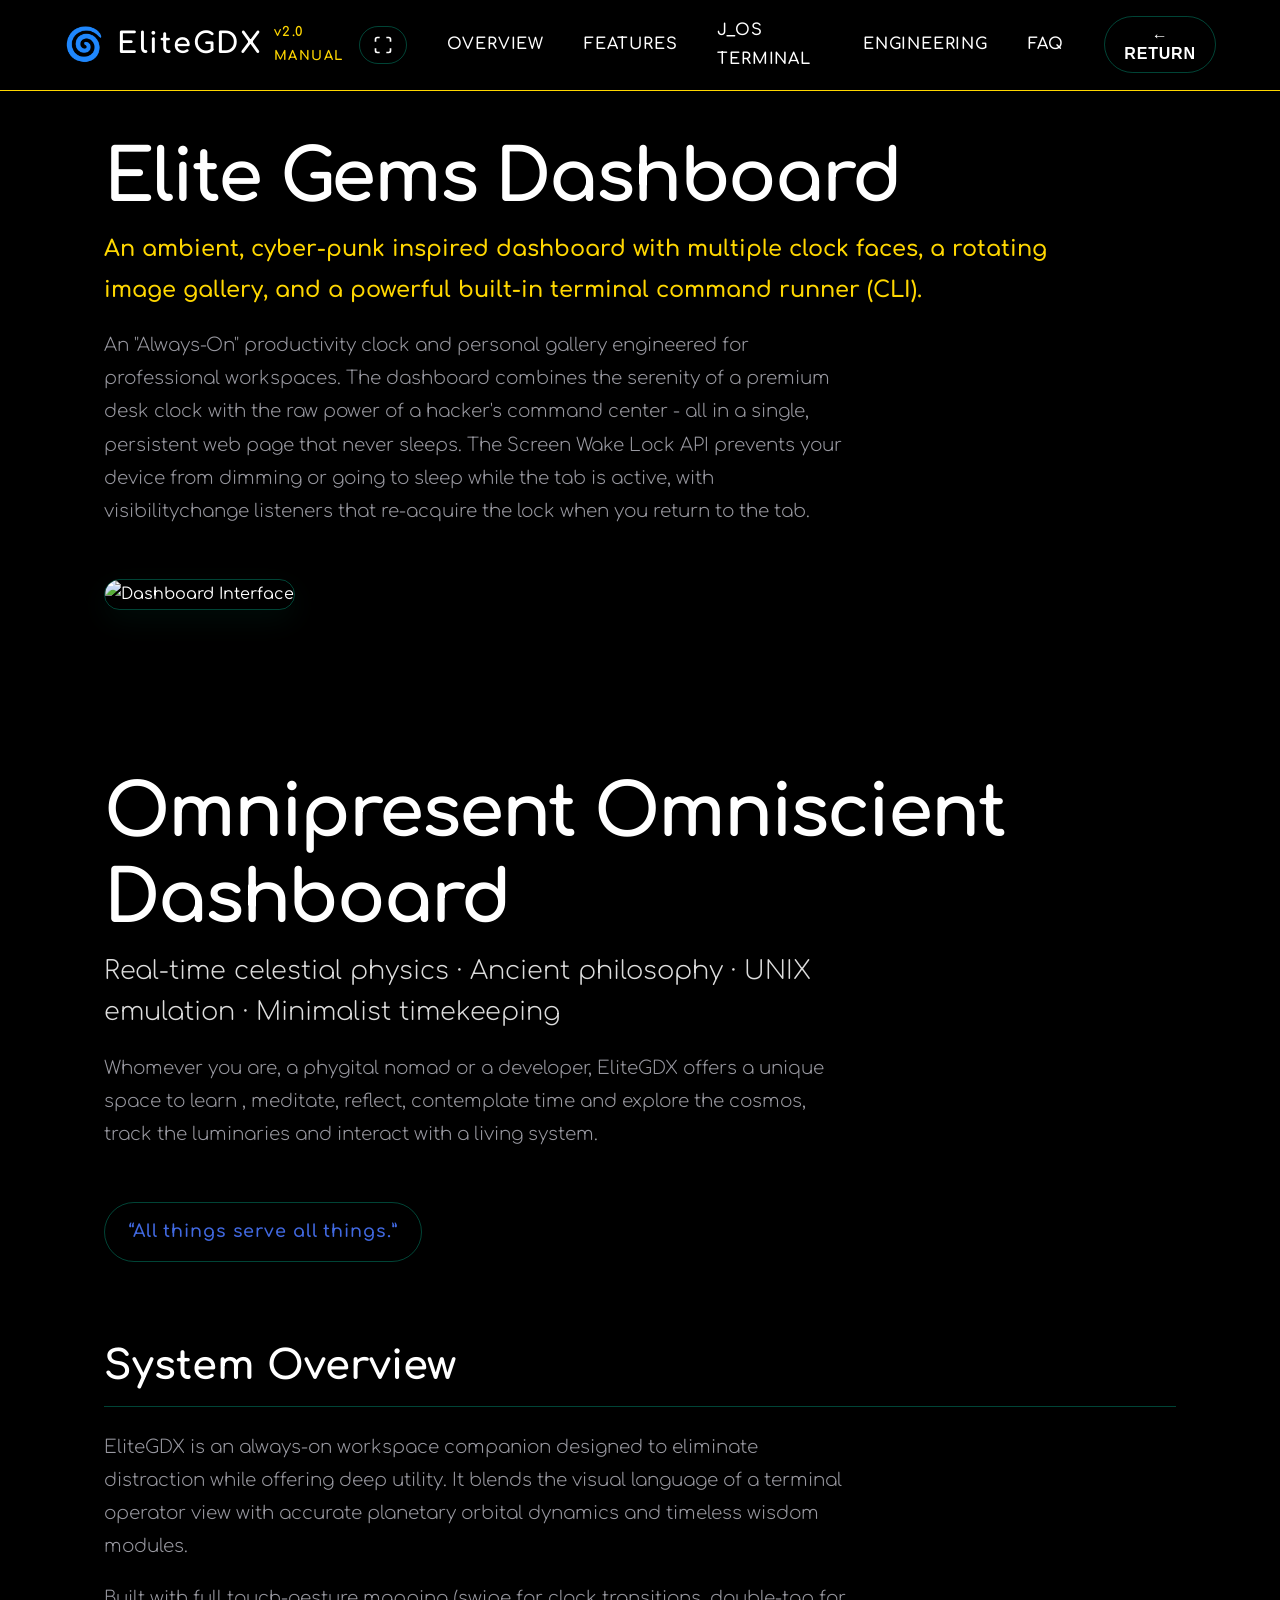
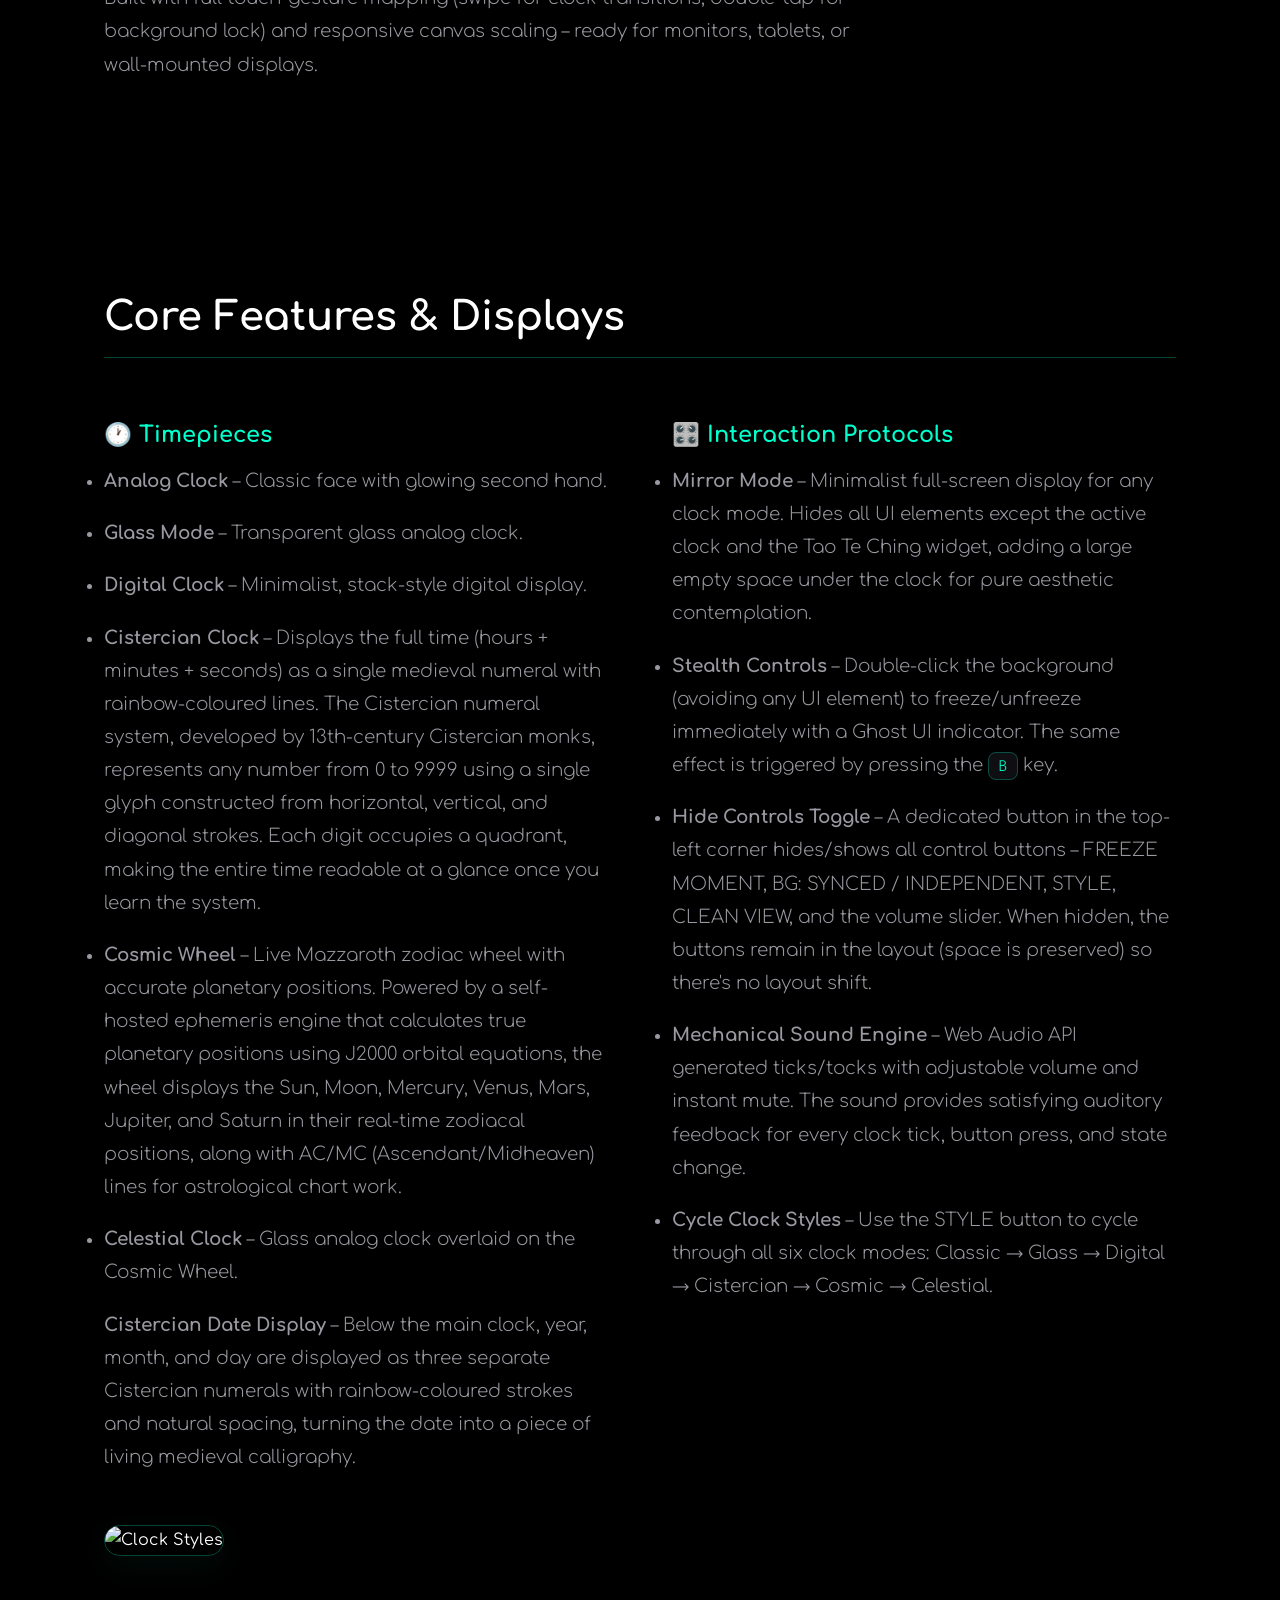
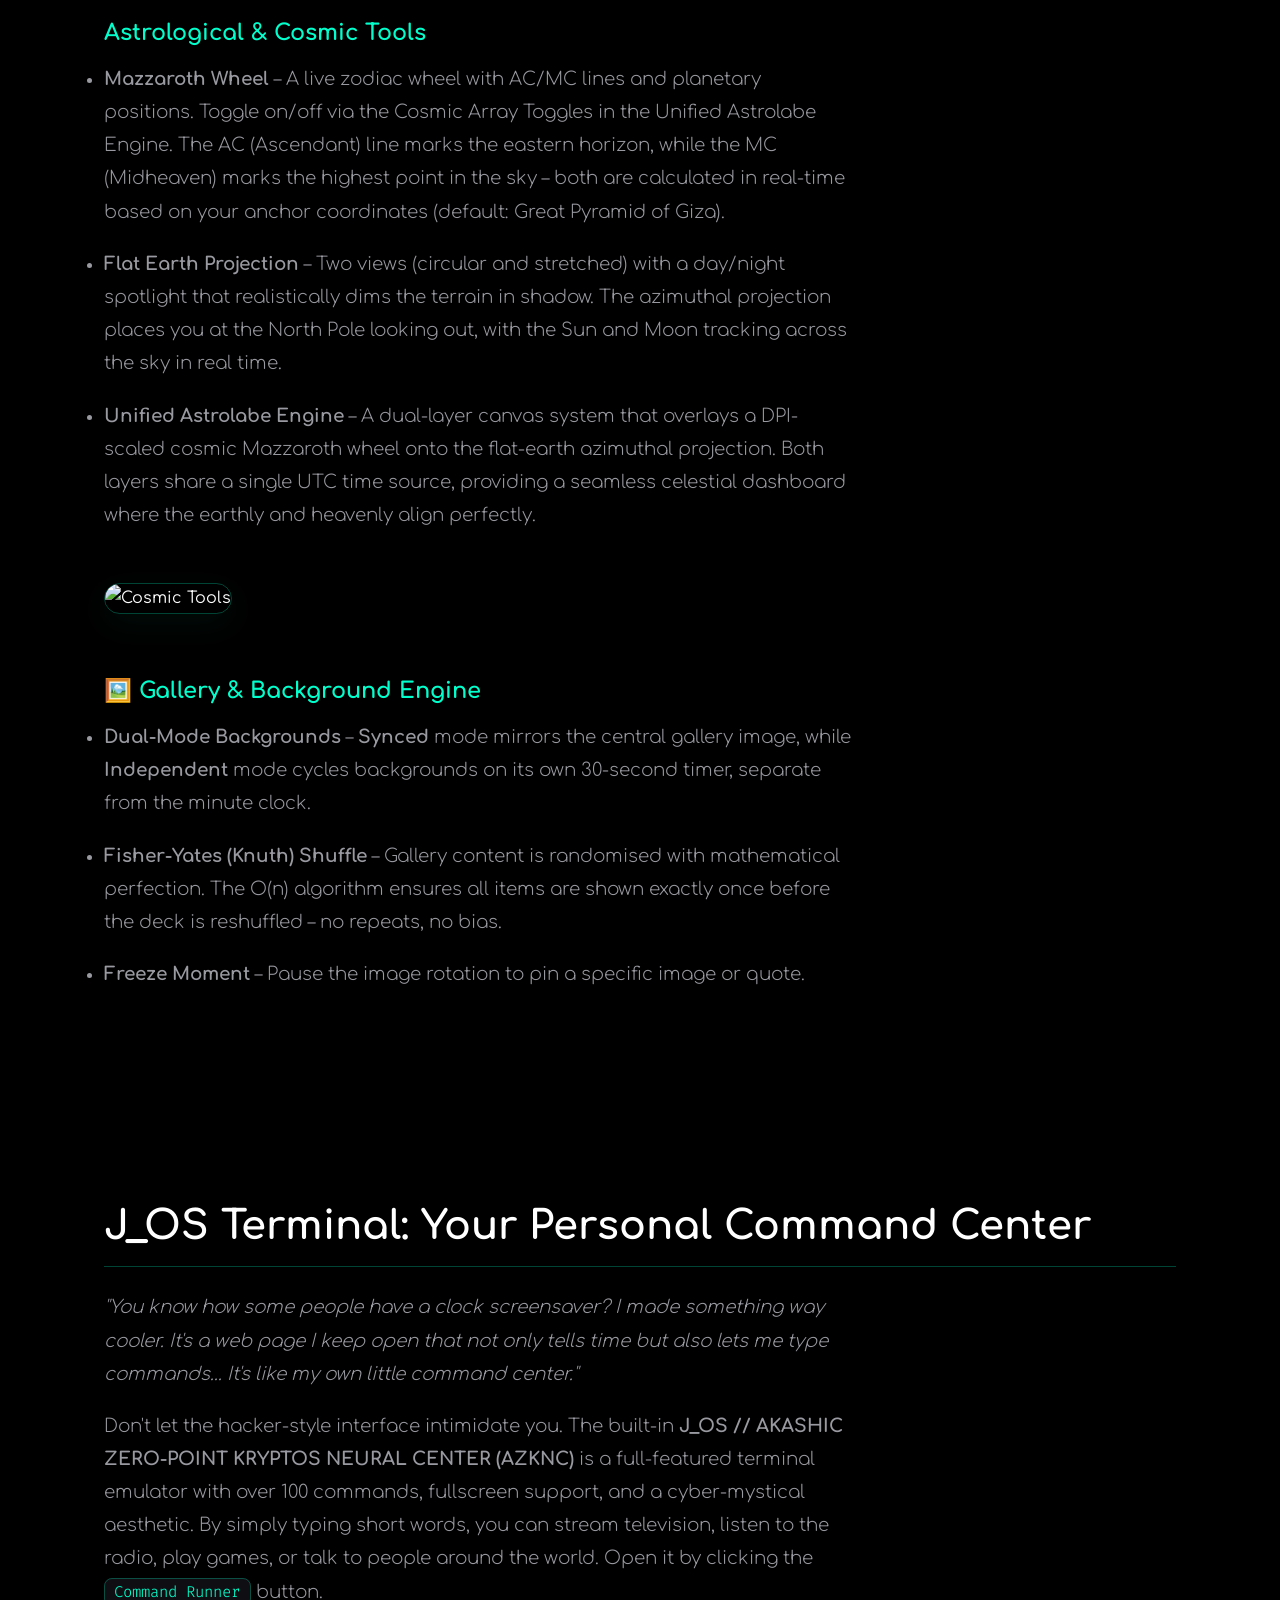
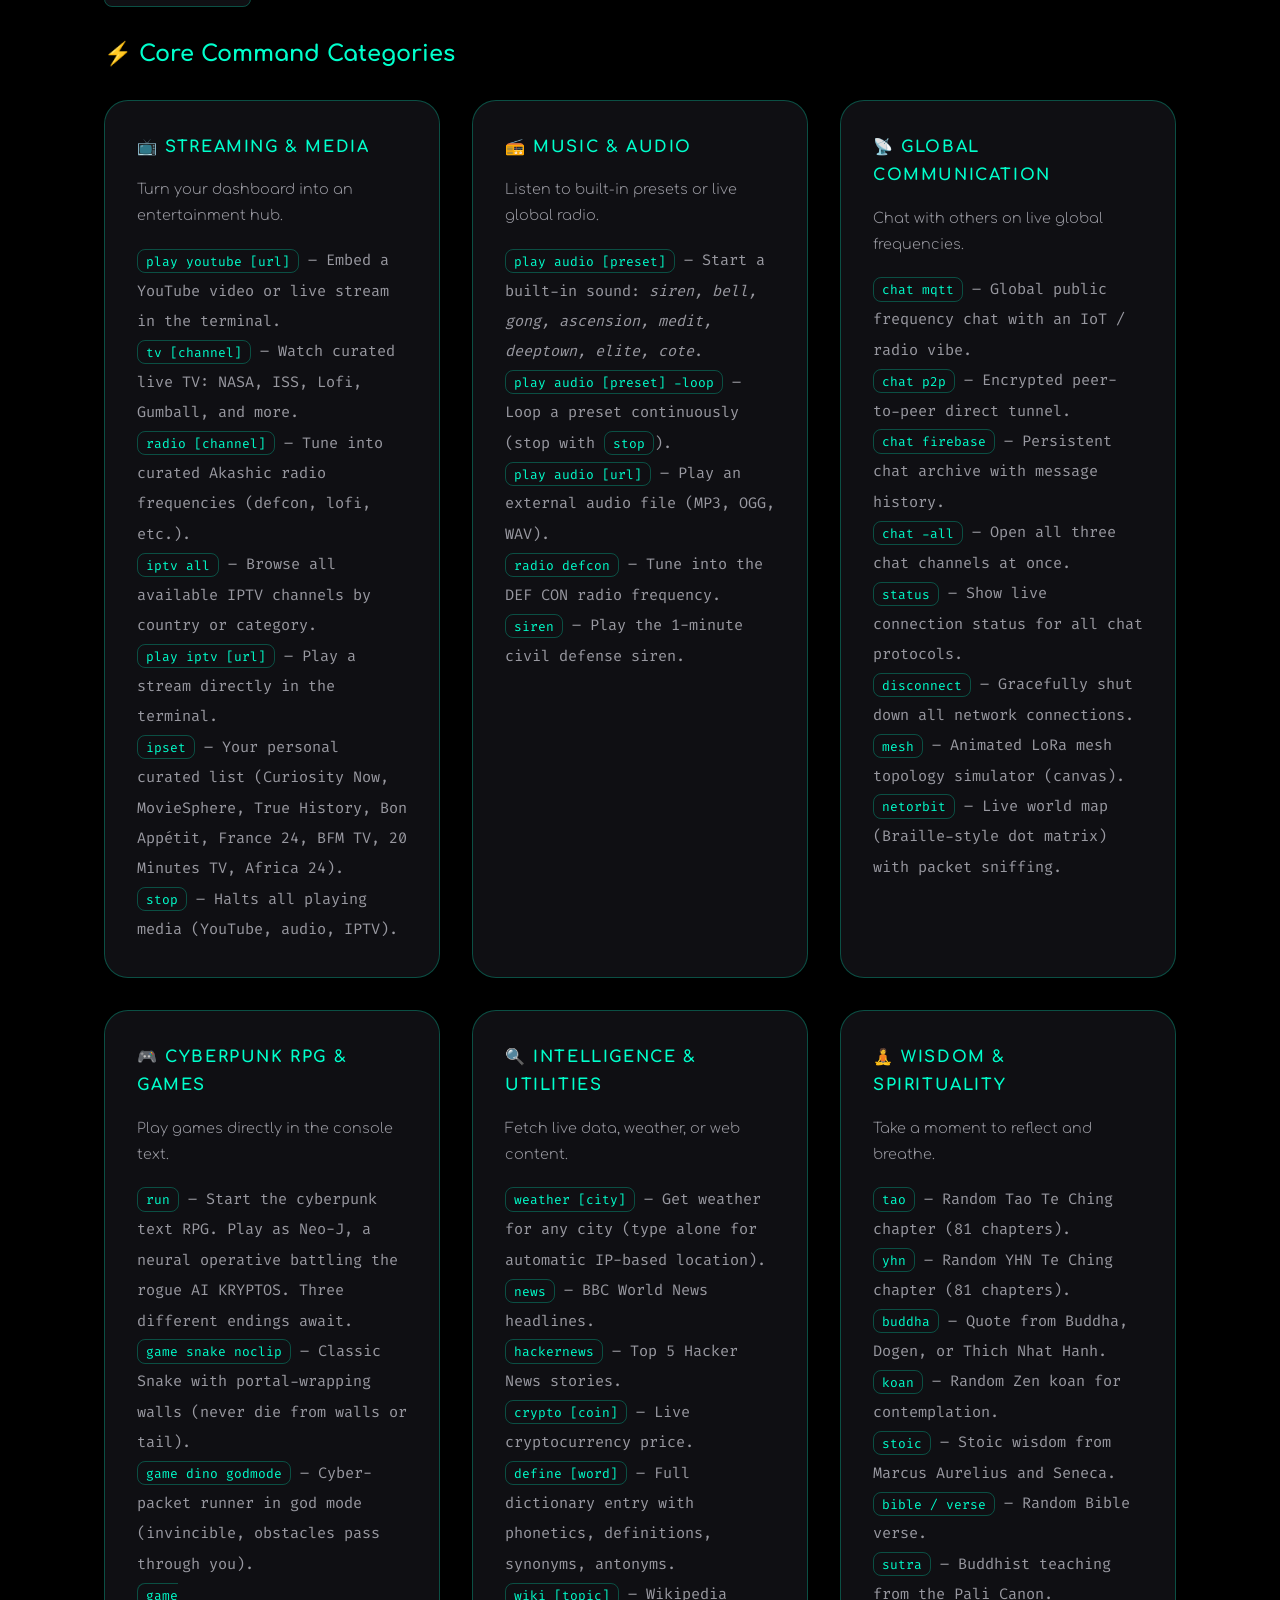
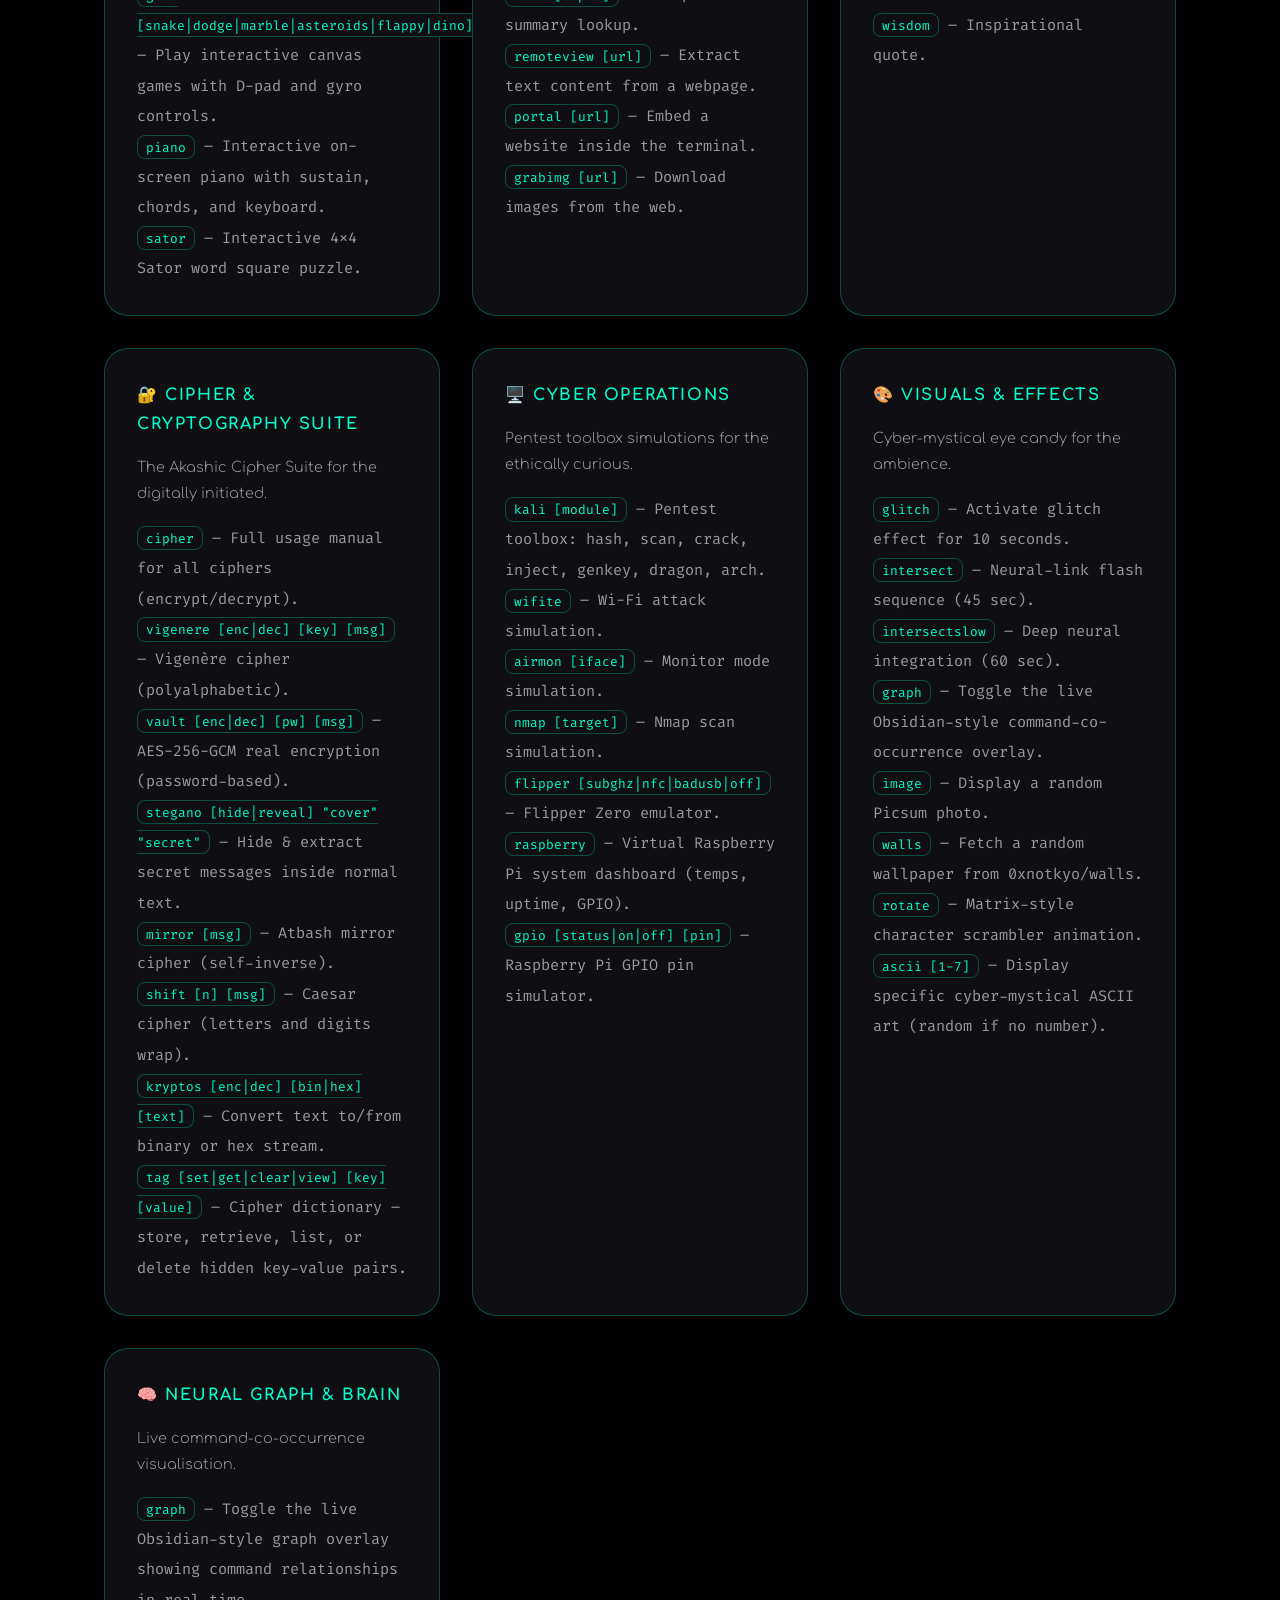
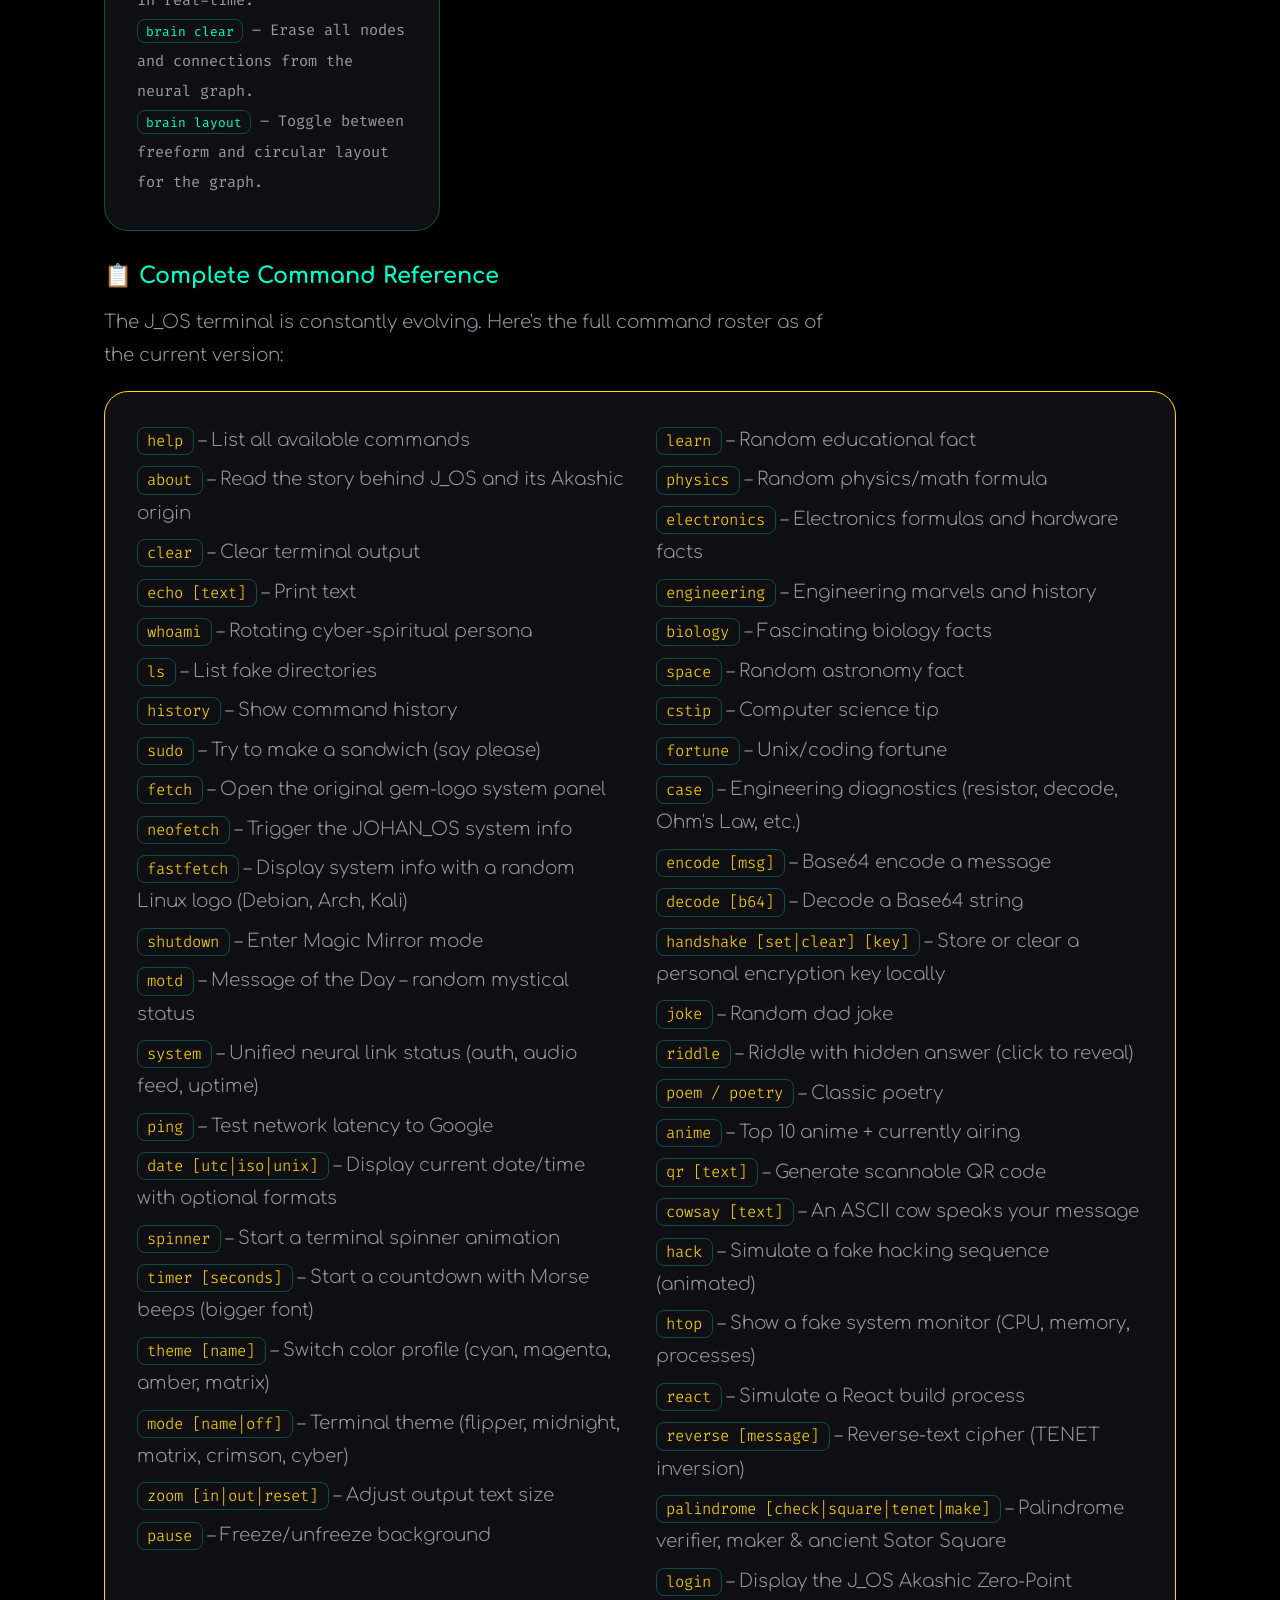
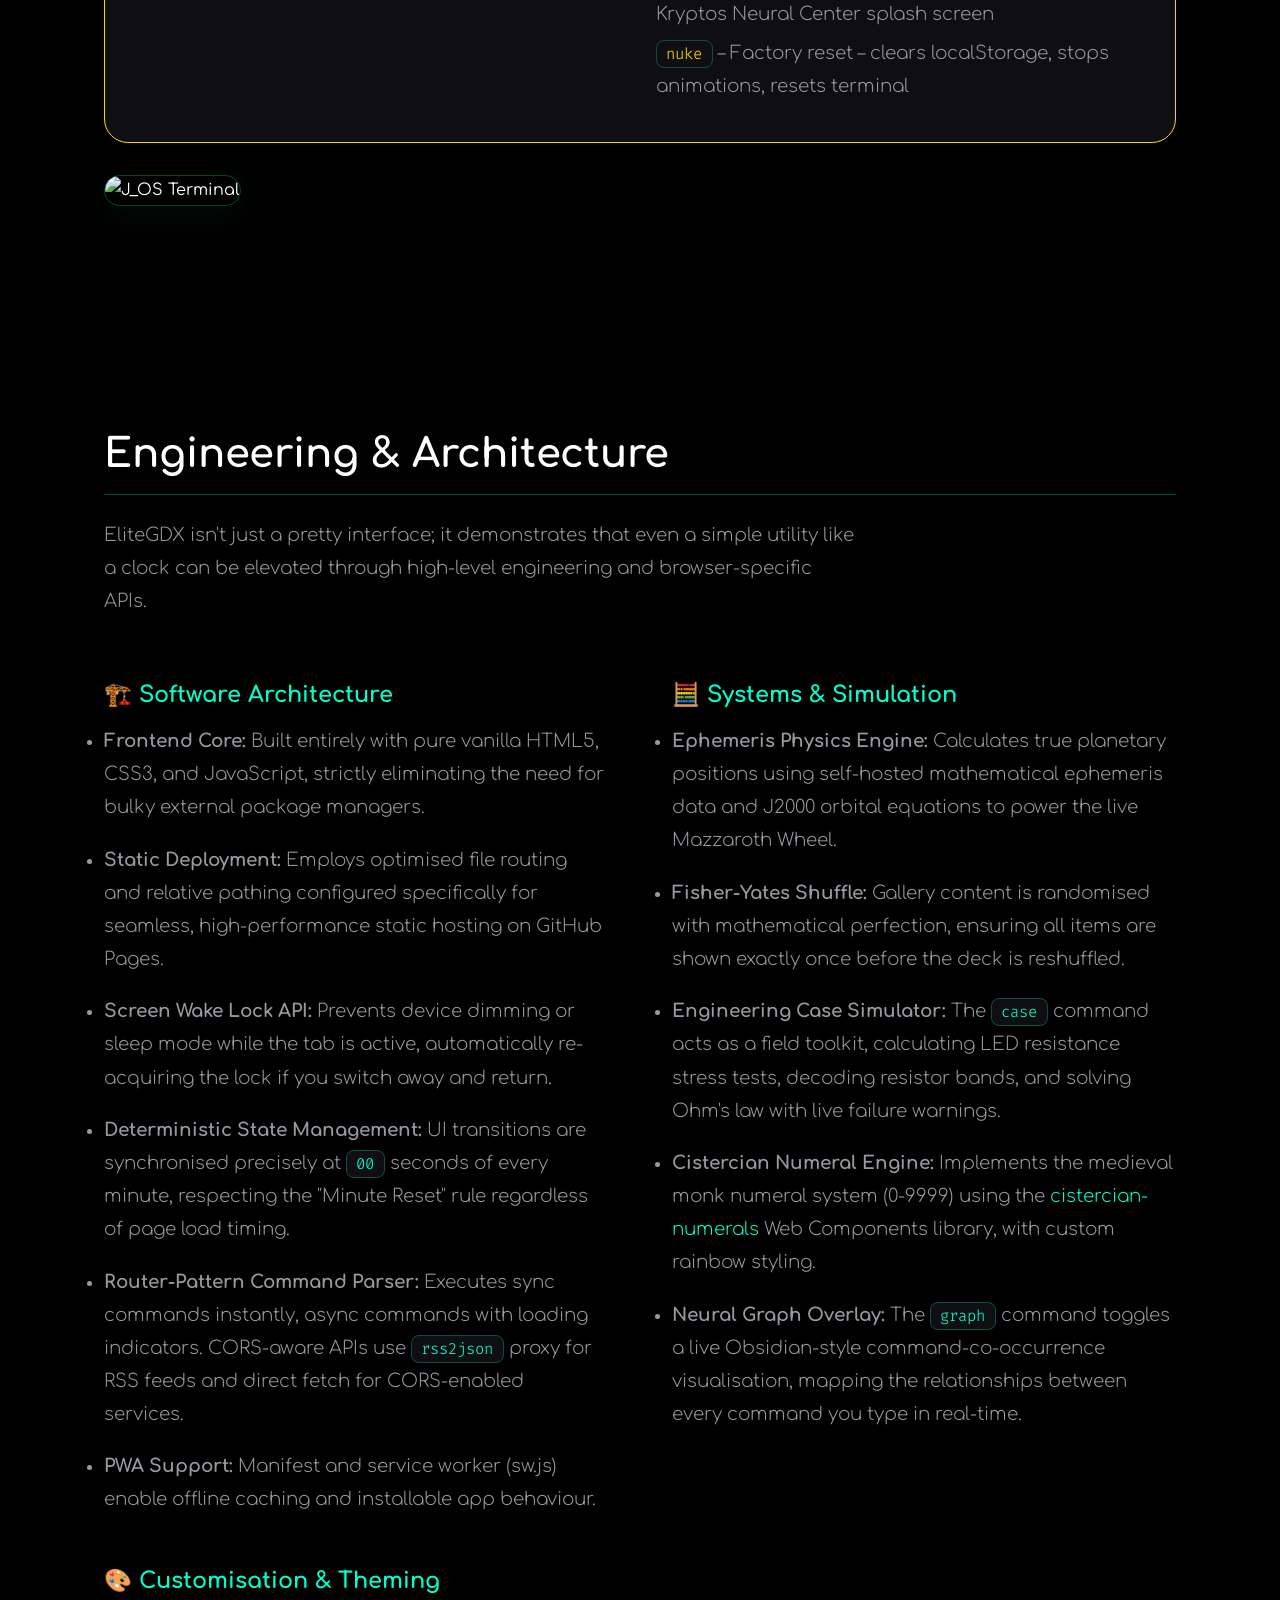
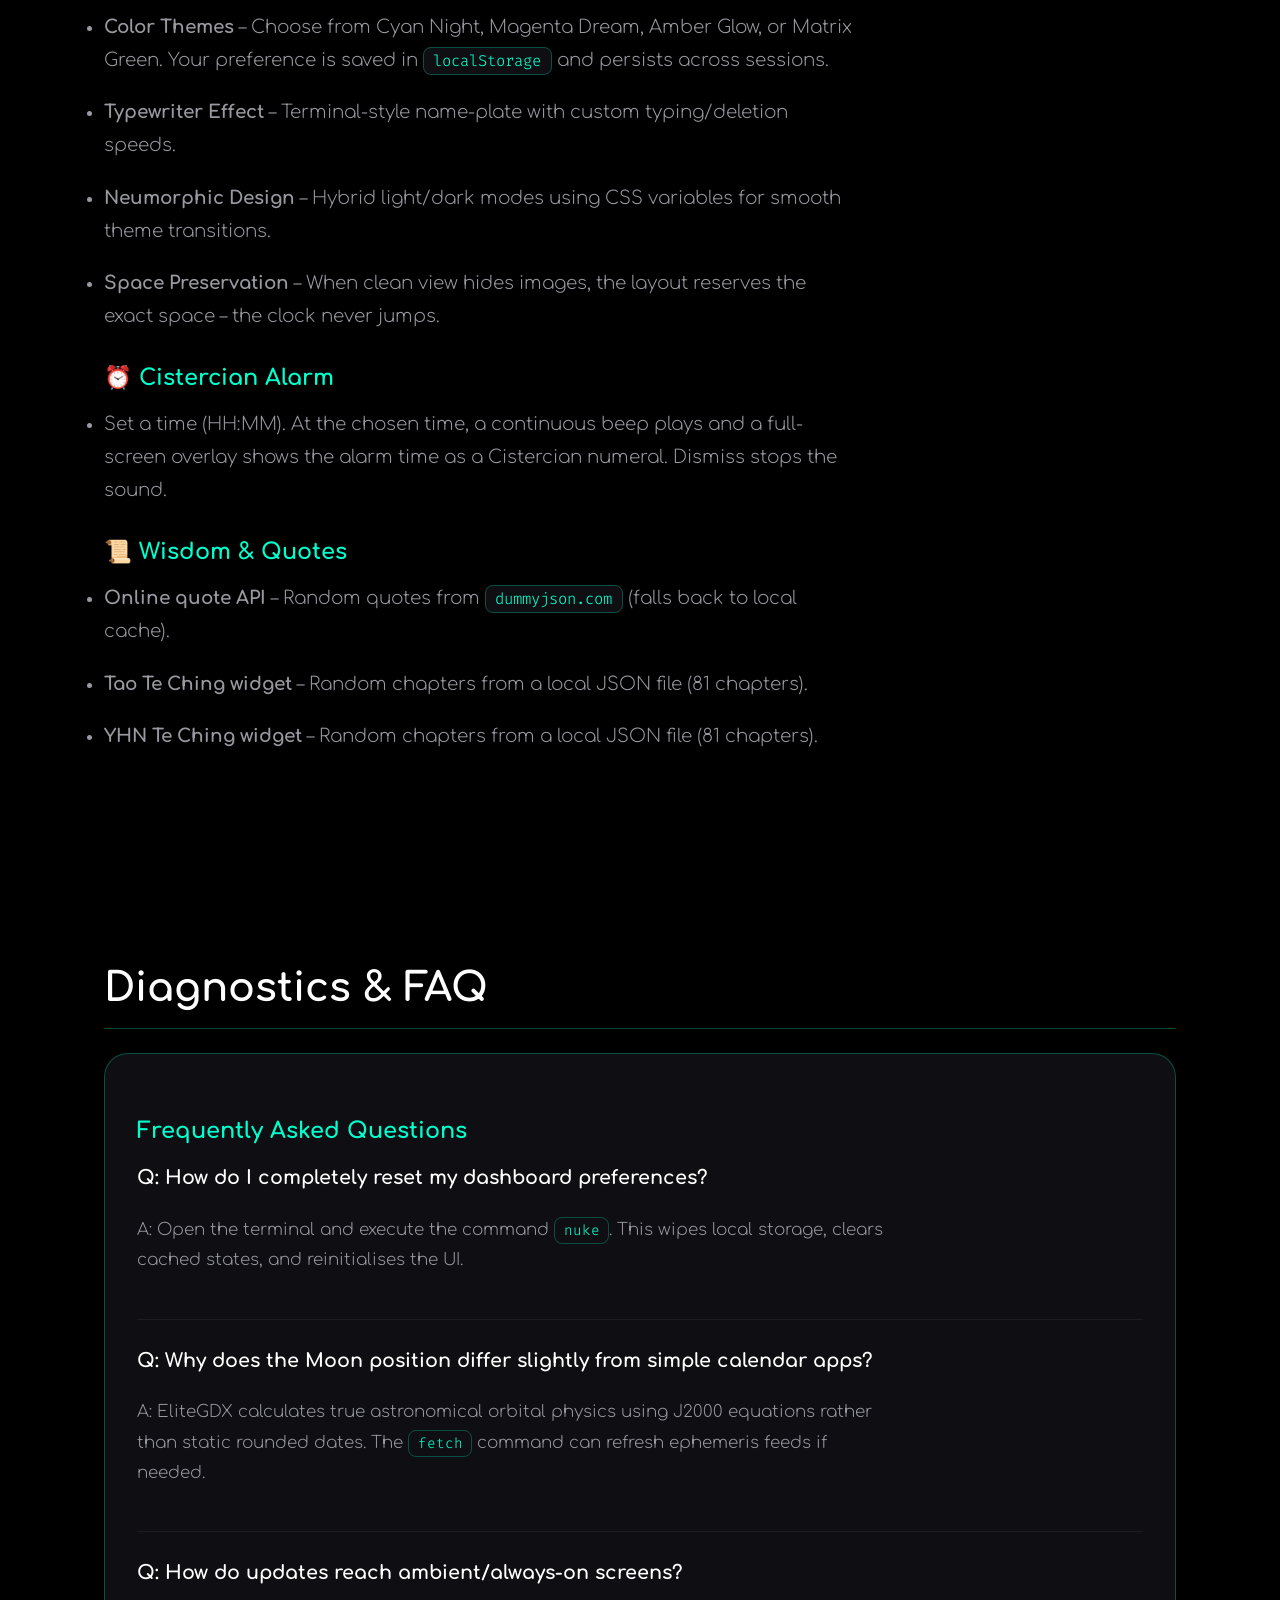
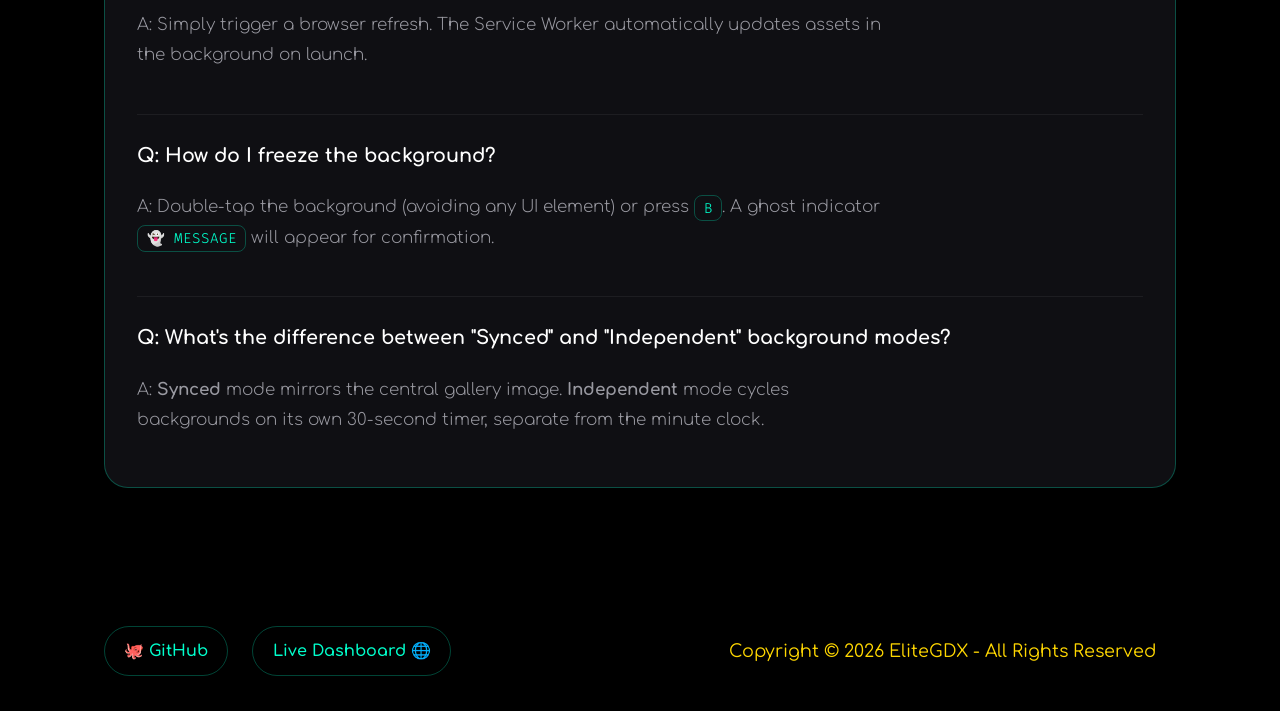
==== guide.html @ 67758733 "Added User Guide Manual" ====
<!DOCTYPE html>
<html lang="en">
<head>
    <meta charset="UTF-8" />
    <meta name="viewport" content="width=device-width, initial-scale=1.0" />
    <title>EliteGDX - Operations Manual</title>
    <!-- Comfortaa for that premium rounded look, Fira Code for terminal snippets -->
    <link href="https://fonts.googleapis.com/css2?family=Comfortaa:wght@300;400;600;700&family=Fira+Code:wght@400;500&display=swap" rel="stylesheet" />

    <style>
        /* ============================================================ */
        /*  RESET & BASE VARIABLES                                      */
        /* ============================================================ */
        :root {
            --bg-pure: #000000;
            --bg-surface: #0f0f13;
            --border-color: rgba(0, 255, 204, 0.265);
            --text-primary: #ffffff;
            --text-secondary: #9999a1;
            --accent: #00ffcc;
            --gold: #ffd700;
            --font-main: 'Comfortaa', sans-serif;
            --font-mono: 'Fira Code', monospace;
        }

        * {
            margin: 0;
            padding: 0;
            box-sizing: border-box;
        }

        html {
            scroll-behavior: smooth;
        }

        body {
            background-color: var(--bg-pure);
            color: var(--text-primary);
            font-family: var(--font-main);
            font-weight: 400;
            line-height: 1.8;
            -webkit-font-smoothing: antialiased;
        }

        /* ============================================================ */
        /*  TYPOGRAPHY & CITATIONS                                      */
        /* ============================================================ */
        h1, h2, h3 {
            font-weight: 700;
            line-height: 1.2;
            color: var(--text-primary);
        }

        h1 {
            font-size: clamp(2.5rem, 6vw, 4.5rem);
            letter-spacing: -0.03em;
            margin-bottom: 0.5rem;
        }

        h2 {
            font-size: clamp(2rem, 4vw, 2.5rem);
            margin: 4rem 0 1.5rem;
            padding-bottom: 1rem;
            border-bottom: 1px solid var(--border-color);
        }

        h3 {
            font-size: 1.4rem;
            margin: 2rem 0 1rem;
            color: var(--accent);
        }

        p, li {
            font-size: 1.15rem;
            color: var(--text-secondary);
            max-width: 75ch;
            margin-bottom: 1.2rem;
            font-weight: 300;
        }

        a {
            color: var(--accent);
            text-decoration: none;
            transition: color 0.3s ease;
        }

        a:hover {
            color: #ffffff;
        }

        code, kbd {
            font-family: var(--font-mono);
            background: var(--bg-surface);
            border: 1px solid var(--border-color);
            padding: 0.2em 0.6em;
            border-radius: 8px;
            font-size: 0.85em;
            color: var(--accent);
        }

        /* ============================================================ */
        /*  LAYOUT CONTAINERS & MEDIA                                   */
        /* ============================================================ */
        .container {
            max-width: 1200px;
            margin: 0 auto;
            padding: 0 5vw;
        }

        section {
            padding: 4rem 0;
        }

        .placeholder-img {
            width: 100%;
            height: auto;
            border-radius: 24px;
            border: 1px solid var(--border-color);
            margin: 2rem 0;
            box-shadow: 0 10px 30px rgba(0, 255, 204, 0.05);
        }

        /* ============================================================ */
        /*  PROFESSIONAL STICKY HEADER                                  */
        /* ============================================================ */
        .site-header {
            position: fixed;
            top: 0;
            width: 100%;
            background: rgb(0, 0, 0);
            border-bottom: 1px solid var(--gold);
            z-index: 1000;
            padding: 1rem 5vw;
            display: flex;
            justify-content: space-between;
            align-items: center;
        }

        .brand {
            display: flex;
            align-items: center;
            gap: 12px;
            font-size: 1.8rem;
            font-weight: 700;
            letter-spacing: 0.05em;
        }

        .brand-icon {
            font-size: 2rem;
        }

        .nav-menu {
            display: flex;
            gap: 2.5rem;
            align-items: center;
        }

        .nav-menu a, .nav-menu button {
            font-size: 1rem;
            font-weight: 600;
            text-transform: uppercase;
            letter-spacing: 0.05em;
            background: none;
            color: var(--text-primary);
            cursor: pointer;
            transition: color 0.2s ease;
        }

        .nav-menu a:hover, .nav-menu button:hover {
            color: var(--accent);
        }

        .btn-outline {
            border: 1px solid var(--border-color);
            padding: 0.6rem 1.2rem;
            border-radius: 30px;
            transition: all 0.3s ease;
        }

        .btn-outline:hover {
            border-color: var(--accent);
            background: rgba(0, 255, 204, 0.1);
            color: var(--accent) !important;
        }

        /* Hamburger Toggle Mechanism */
        .nav-toggle, .nav-toggle-label {
            display: none;
        }

        .hero p.sub {
            font-size: clamp(1.2rem, 3vw, 1.6rem);
            color: #dddddd;  /* brighter for readability */
            max-width: 800px;
            line-height: 1.6;
        }

        .mantra {
            display: inline-block;
            margin-top: 2rem;
            font-size: 1.1rem;
            font-weight: 600;
            color: royalblue;
            padding: 0.8rem 1.5rem;
            border: 1px solid var(--border-color);
            border-radius: 30px;
            letter-spacing: 0.05em;
        }

        @media (max-width: 900px) {
            .nav-toggle-label {
                display: block;
                cursor: pointer;
                width: 30px;
                height: 20px;
                position: relative;
                z-index: 1001;
            }

            .nav-toggle-label span,
            .nav-toggle-label span::before,
            .nav-toggle-label span::after {
                display: block;
                background: var(--text-primary);
                height: 2px;
                width: 100%;
                position: absolute;
                transition: all 0.3s ease;
            }

            .nav-toggle-label span::before { content: ''; top: -8px; }
            .nav-toggle-label span::after { content: ''; bottom: -8px; }

            .nav-menu {
                position: fixed;
                top: 0;
                right: -100%;
                height: 100vh;
                width: 100%;
                max-width: 400px;
                background: var(--bg-pure);
                flex-direction: column;
                justify-content: center;
                align-items: center;
                gap: 2rem;
                transition: right 0.4s cubic-bezier(0.4, 0, 0.2, 1);
                border-left: 1px solid var(--border-color);
            }

            .nav-toggle:checked ~ .nav-menu { right: 0; }
            .nav-toggle:checked ~ .nav-toggle-label span { background: transparent; }
            .nav-toggle:checked ~ .nav-toggle-label span::before { transform: rotate(45deg); top: 0; }
            .nav-toggle:checked ~ .nav-toggle-label span::after { transform: rotate(-45deg); bottom: 0; }
        }

        /* ============================================================ */
        /*  TWO-COLUMN GRID                                             */
        /* ============================================================ */
        .grid-split {
            display: grid;
            grid-template-columns: repeat(auto-fit, minmax(300px, 1fr));
            gap: 4rem;
            margin-top: 2rem;
        }

        /* ============================================================ */
        /*  ROUNDED J-OS TERMINAL TILES                                 */
        /* ============================================================ */
        .cmd-grid {
            display: grid;
            grid-template-columns: repeat(auto-fit, minmax(300px, 1fr));
            gap: 2rem;
            margin-top: 2rem;
        }

        .cmd-group {
            background: var(--bg-surface);
            border: 1px solid var(--border-color);
            padding: 2rem;
            border-radius: 24px;
            transition: transform 0.3s ease, box-shadow 0.3s ease;
        }

        .cmd-group:hover {
            transform: translateY(-5px);
            box-shadow: 0 10px 20px rgba(0, 255, 204, 0.08);
        }

        .cmd-group .label {
            font-weight: 700;
            font-size: 1rem;
            text-transform: uppercase;
            letter-spacing: 0.1em;
            color: var(--accent);
            margin-bottom: 1rem;
            display: flex;
            align-items: center;
            gap: 10px;
        }

        .cmd-group .cmds {
            font-family: var(--font-mono);
            font-size: 0.95rem;
            color: var(--text-secondary);
            line-height: 2;
        }

        /* ============================================================ */
        /*  COMMAND REFERENCE – use gold for code                      */
        /* ============================================================ */
        .cmd-ref code {
            color: var(--gold);
        }

        .cmd-ref p {
            margin-bottom: 0.4rem;
        }

        /* ============================================================ */
        /*  FOOTER                                                      */
        /* ============================================================ */
        footer {
            display: flex;
            flex-wrap: wrap;
            justify-content: space-between;
            align-items: center;
            gap: 1.5rem;
            padding: 2rem 0 1.5rem;
            margin-top: 2rem;
        }

        footer .beam {
            font-size: 1.1rem;
            text-align: center;
            color: var(--gold);
        }

    </style>
</head>
<body>

    <!-- ===== HEADER ===== -->
    <header class="site-header">
        <div class="brand">
            <span class="brand-icon">🌀</span>
            <span>EliteGDX</span>
            <span class="version-badge" style="font-size: small; color: gold;">v2.0 MANUAL</span>
        </div>

        <input type="checkbox" id="nav-toggle" class="nav-toggle" />
        <label for="nav-toggle" class="nav-toggle-label">
            <span></span>
        </label>

        <nav class="nav-menu">
            <!-- FULLSCREEN TOGGLE BUTTON -->
            <button id="fullscreen-btn" class="btn-outline" onclick="toggleClutterFreeMode()" style="padding: 0.5rem 0.8rem; display: flex; align-items: center; justify-content: center;" title="Toggle Fullscreen">
                <svg width="20" height="20" viewBox="0 0 24 24" fill="none" stroke="currentColor" stroke-width="2"><path d="M8 3H5a2 2 0 0 0-2 2v3m18 0V5a2 2 0 0 0-2-2h-3m0 18h3a2 2 0 0 0 2-2v-3M3 16v3a2 2 0 0 0 2 2h3"></path></svg>
            </button>
            <a href="#overview" onclick="document.getElementById('nav-toggle').checked = false;">Overview</a>
            <a href="#features" onclick="document.getElementById('nav-toggle').checked = false;">Features</a>
            <a href="#terminal" onclick="document.getElementById('nav-toggle').checked = false;">J_OS Terminal</a>
            <a href="#engineering" onclick="document.getElementById('nav-toggle').checked = false;">Engineering</a>
            <a href="#faq" onclick="document.getElementById('nav-toggle').checked = false;">FAQ</a>
            <!-- State-Preserving Return Button -->
            <button onclick="window.history.back()" class="btn-outline">← Return</button>
        </nav>
    </header>

    <div class="container">

        <!-- ===== HERO ===== -->
        <section class="hero" id="overview" style="padding-top: 15vh;">
            <h1>Elite Gems Dashboard</h1>
            <p style="font-size: 1.4rem; color: gold; font-weight: 600;">
                An ambient, cyber-punk inspired dashboard with multiple clock faces, a rotating image gallery, and a powerful built-in terminal command runner (CLI).
            </p>
            <p>
                An "Always-On" productivity clock and personal gallery engineered for professional workspaces. The dashboard combines the serenity of a premium desk clock with the raw power of a hacker's command center - all in a single, persistent web page that never sleeps. The Screen Wake Lock API prevents your device from dimming or going to sleep while the tab is active, with visibilitychange listeners that re-acquire the lock when you return to the tab.
            </p>

            <!-- Placeholder for Main UI Screenshot -->
            <img src="https://via.placeholder.com/1200x600/0f0f13/00ffcc?text=Dashboard+Main+Interface+Preview" alt="Dashboard Interface" class="placeholder-img" />

        </section>

        <!-- ===== OVERVIEW ===== -->
        <section class="hero" id="overview">
            <h1>Omnipresent Omniscient Dashboard</h1>
            <p class="sub">
                Real-time celestial physics · Ancient philosophy · UNIX emulation · Minimalist timekeeping
            </p>
            <p>
                Whomever you are, a phygital nomad or a developer, EliteGDX offers a unique space to <span class="highlight-cyan">learn , meditate, reflect, contemplate time and explore the cosmos, track the luminaries and interact with a living system</span>.
            </p>
            <div class="mantra">“All things serve all things.”</div>

            <h2 style="margin-top: 5rem;">System Overview</h2>
            <p>
                EliteGDX is an always-on workspace companion designed to eliminate distraction while offering
                deep utility. It blends the visual language of a terminal operator view with accurate
                planetary orbital dynamics and timeless wisdom modules.
            </p>
            <p>
                Built with full touch-gesture mapping (swipe for clock transitions, double-tap for background lock)
                and responsive canvas scaling – ready for monitors, tablets, or wall-mounted displays.
            </p>
        </section>

        <!-- ===== FEATURES ===== -->
        <section id="features">
            <h2>Core Features & Displays</h2>

            <div class="grid-split">
                <div>
                    <h3>🕐 Timepieces</h3>
                    <ul>
                        <li><strong>Analog Clock</strong> – Classic face with glowing second hand.</li>
                        <li><strong>Glass Mode</strong> – Transparent glass analog clock.</li>
                        <li><strong>Digital Clock</strong> – Minimalist, stack-style digital display.</li>
                        <li><strong>Cistercian Clock</strong> – Displays the full time (hours + minutes + seconds) as a single medieval numeral with rainbow-coloured lines. The Cistercian numeral system, developed by 13th-century Cistercian monks, represents any number from 0 to 9999 using a single glyph constructed from horizontal, vertical, and diagonal strokes. Each digit occupies a quadrant, making the entire time readable at a glance once you learn the system.</li>
                        <li><strong>Cosmic Wheel</strong> – Live Mazzaroth zodiac wheel with accurate planetary positions. Powered by a self-hosted ephemeris engine that calculates true planetary positions using J2000 orbital equations, the wheel displays the Sun, Moon, Mercury, Venus, Mars, Jupiter, and Saturn in their real-time zodiacal positions, along with AC/MC (Ascendant/Midheaven) lines for astrological chart work.</li>
                        <li><strong>Celestial Clock</strong> – Glass analog clock overlaid on the Cosmic Wheel.</li>
                    </ul>
                    <p>
                        <strong>Cistercian Date Display</strong> – Below the main clock, year, month, and day are displayed as three separate Cistercian numerals with rainbow-coloured strokes and natural spacing, turning the date into a piece of living medieval calligraphy.
                    </p>
                </div>
                <div>
                    <h3>🎛️ Interaction Protocols</h3>
                    <ul>
                        <li><strong>Mirror Mode</strong> – Minimalist full-screen display for any clock mode. Hides all UI elements except the active clock and the Tao Te Ching widget, adding a large empty space under the clock for pure aesthetic contemplation.</li>
                        <li><strong>Stealth Controls</strong> – Double-click the background (avoiding any UI element) to freeze/unfreeze immediately with a Ghost UI indicator. The same effect is triggered by pressing the <kbd>B</kbd> key.</li>
                        <li><strong>Hide Controls Toggle</strong> – A dedicated button in the top-left corner hides/shows all control buttons – FREEZE MOMENT, BG: SYNCED / INDEPENDENT, STYLE, CLEAN VIEW, and the volume slider. When hidden, the buttons remain in the layout (space is preserved) so there's no layout shift.</li>
                        <li><strong>Mechanical Sound Engine</strong> – Web Audio API generated ticks/tocks with adjustable volume and instant mute. The sound provides satisfying auditory feedback for every clock tick, button press, and state change.</li>
                        <li><strong>Cycle Clock Styles</strong> – Use the STYLE button to cycle through all six clock modes: Classic → Glass → Digital → Cistercian → Cosmic → Celestial.</li>
                    </ul>
                </div>
            </div>

            <!-- Placeholder for Clock Displays -->
            <img src="https://via.placeholder.com/1200x400/0f0f13/00ffcc?text=Clock+Styles+Gallery+(Cistercian,+Cosmic,+Glass)" alt="Clock Styles" class="placeholder-img" />

            <div style="margin-top: 2rem;">
                <h3>Astrological & Cosmic Tools</h3>
                <ul>
                    <li><strong>Mazzaroth Wheel</strong> – A live zodiac wheel with AC/MC lines and planetary positions. Toggle on/off via the Cosmic Array Toggles in the Unified Astrolabe Engine. The AC (Ascendant) line marks the eastern horizon, while the MC (Midheaven) marks the highest point in the sky – both are calculated in real-time based on your anchor coordinates (default: Great Pyramid of Giza).</li>
                    <li><strong>Flat Earth Projection</strong> – Two views (circular and stretched) with a day/night spotlight that realistically dims the terrain in shadow. The azimuthal projection places you at the North Pole looking out, with the Sun and Moon tracking across the sky in real time.</li>
                    <li><strong>Unified Astrolabe Engine</strong> – A dual-layer canvas system that overlays a DPI-scaled cosmic Mazzaroth wheel onto the flat-earth azimuthal projection. Both layers share a single UTC time source, providing a seamless celestial dashboard where the earthly and heavenly align perfectly.</li>
                </ul>
            </div>

            <!-- Placeholder for Cosmic Wheel -->
            <img src="https://via.placeholder.com/1200x400/0f0f13/00ffcc?text=Cosmic+Wheel+and+Azimuthal+Projection" alt="Cosmic Tools" class="placeholder-img" />

            <div style="margin-top: 2rem;">
                <h3>🖼️ Gallery & Background Engine</h3>
                <ul>
                    <li><strong>Dual-Mode Backgrounds</strong> – <strong>Synced</strong> mode mirrors the central gallery image, while <strong>Independent</strong> mode cycles backgrounds on its own 30-second timer, separate from the minute clock.</li>
                    <li><strong>Fisher-Yates (Knuth) Shuffle</strong> – Gallery content is randomised with mathematical perfection. The O(n) algorithm ensures all items are shown exactly once before the deck is reshuffled – no repeats, no bias.</li>
                    <li><strong>Freeze Moment</strong> – Pause the image rotation to pin a specific image or quote.</li>
                </ul>
            </div>
        </section>

        <!-- ===== J-OS TERMINAL DEEP DIVE ===== -->
        <section id="terminal">
            <h2>J_OS Terminal: Your Personal Command Center</h2>
            <p>
                <em>"You know how some people have a clock screensaver? I made something way cooler. It's a web page I keep open that not only tells time but also lets me type commands... It's like my own little command center."</em>
            </p>
            <p>
                Don't let the hacker-style interface intimidate you. The built-in <strong>J_OS // AKASHIC ZERO-POINT KRYPTOS NEURAL CENTER (AZKNC)</strong> is a full-featured terminal emulator with over 100 commands, fullscreen support, and a cyber-mystical aesthetic. By simply typing short words, you can stream television, listen to the radio, play games, or talk to people around the world. Open it by clicking the <code>Command Runner</code> button.
            </p>

            <h3>⚡ Core Command Categories</h3>
            <div class="cmd-grid">

                <div class="cmd-group">
                    <span class="label">📺 Streaming & Media</span>
                    <p style="font-size: 0.9rem; margin-bottom: 1rem;">Turn your dashboard into an entertainment hub.</p>
                    <div class="cmds">
                        <code>play youtube [url]</code> – Embed a YouTube video or live stream in the terminal.<br>
                        <code>tv [channel]</code> – Watch curated live TV: NASA, ISS, Lofi, Gumball, and more.<br>
                        <code>radio [channel]</code> – Tune into curated Akashic radio frequencies (defcon, lofi, etc.).<br>
                        <code>iptv all</code> – Browse all available IPTV channels by country or category.<br>
                        <code>play iptv [url]</code> – Play a stream directly in the terminal.<br>
                        <code>ipset</code> – Your personal curated list (Curiosity Now, MovieSphere, True History, Bon Appétit, France 24, BFM TV, 20 Minutes TV, Africa 24).<br>
                        <code>stop</code> – Halts all playing media (YouTube, audio, IPTV).
                    </div>
                </div>

                <div class="cmd-group">
                    <span class="label">📻 Music & Audio</span>
                    <p style="font-size: 0.9rem; margin-bottom: 1rem;">Listen to built-in presets or live global radio.</p>
                    <div class="cmds">
                        <code>play audio [preset]</code> – Start a built-in sound: <em>siren, bell, gong, ascension, medit, deeptown, elite, cote</em>.<br>
                        <code>play audio [preset] -loop</code> – Loop a preset continuously (stop with <code>stop</code>).<br>
                        <code>play audio [url]</code> – Play an external audio file (MP3, OGG, WAV).<br>
                        <code>radio defcon</code> – Tune into the DEF CON radio frequency.<br>
                        <code>siren</code> – Play the 1-minute civil defense siren.
                    </div>
                </div>

                <div class="cmd-group">
                    <span class="label">📡 Global Communication</span>
                    <p style="font-size: 0.9rem; margin-bottom: 1rem;">Chat with others on live global frequencies.</p>
                    <div class="cmds">
                        <code>chat mqtt</code> – Global public frequency chat with an IoT / radio vibe.<br>
                        <code>chat p2p</code> – Encrypted peer-to-peer direct tunnel.<br>
                        <code>chat firebase</code> – Persistent chat archive with message history.<br>
                        <code>chat -all</code> – Open all three chat channels at once.<br>
                        <code>status</code> – Show live connection status for all chat protocols.<br>
                        <code>disconnect</code> – Gracefully shut down all network connections.<br>
                        <code>mesh</code> – Animated LoRa mesh topology simulator (canvas).<br>
                        <code>netorbit</code> – Live world map (Braille-style dot matrix) with packet sniffing.
                    </div>
                </div>

                <div class="cmd-group">
                    <span class="label">🎮 Cyberpunk RPG & Games</span>
                    <p style="font-size: 0.9rem; margin-bottom: 1rem;">Play games directly in the console text.</p>
                    <div class="cmds">
                        <code>run</code> – Start the cyberpunk text RPG. Play as Neo-J, a neural operative battling the rogue AI KRYPTOS. Three different endings await.<br>
                        <code>game snake noclip</code> – Classic Snake with portal-wrapping walls (never die from walls or tail).<br>
                        <code>game dino godmode</code> – Cyber-packet runner in god mode (invincible, obstacles pass through you).<br>
                        <code>game [snake|dodge|marble|asteroids|flappy|dino]</code> – Play interactive canvas games with D-pad and gyro controls.<br>
                        <code>piano</code> – Interactive on-screen piano with sustain, chords, and keyboard.<br>
                        <code>sator</code> – Interactive 4x4 Sator word square puzzle.
                    </div>
                </div>

                <div class="cmd-group">
                    <span class="label">🔍 Intelligence & Utilities</span>
                    <p style="font-size: 0.9rem; margin-bottom: 1rem;">Fetch live data, weather, or web content.</p>
                    <div class="cmds">
                        <code>weather [city]</code> – Get weather for any city (type alone for automatic IP-based location).<br>
                        <code>news</code> – BBC World News headlines.<br>
                        <code>hackernews</code> – Top 5 Hacker News stories.<br>
                        <code>crypto [coin]</code> – Live cryptocurrency price.<br>
                        <code>define [word]</code> – Full dictionary entry with phonetics, definitions, synonyms, antonyms.<br>
                        <code>wiki [topic]</code> – Wikipedia summary lookup.<br>
                        <code>remoteview [url]</code> – Extract text content from a webpage.<br>
                        <code>portal [url]</code> – Embed a website inside the terminal.<br>
                        <code>grabimg [url]</code> – Download images from the web.
                    </div>
                </div>

                <div class="cmd-group">
                    <span class="label">🧘 Wisdom & Spirituality</span>
                    <p style="font-size: 0.9rem; margin-bottom: 1rem;">Take a moment to reflect and breathe.</p>
                    <div class="cmds">
                        <code>tao</code> – Random Tao Te Ching chapter (81 chapters).<br>
                        <code>yhn</code> – Random YHN Te Ching chapter (81 chapters).<br>
                        <code>buddha</code> – Quote from Buddha, Dogen, or Thich Nhat Hanh.<br>
                        <code>koan</code> – Random Zen koan for contemplation.<br>
                        <code>stoic</code> – Stoic wisdom from Marcus Aurelius and Seneca.<br>
                        <code>bible / verse</code> – Random Bible verse.<br>
                        <code>sutra</code> – Buddhist teaching from the Pali Canon.<br>
                        <code>wisdom</code> – Inspirational quote.
                    </div>
                </div>

                <div class="cmd-group">
                    <span class="label">🔐 Cipher & Cryptography Suite</span>
                    <p style="font-size: 0.9rem; margin-bottom: 1rem;">The Akashic Cipher Suite for the digitally initiated.</p>
                    <div class="cmds">
                        <code>cipher</code> – Full usage manual for all ciphers (encrypt/decrypt).<br>
                        <code>vigenere [enc|dec] [key] [msg]</code> – Vigenère cipher (polyalphabetic).<br>
                        <code>vault [enc|dec] [pw] [msg]</code> – AES-256-GCM real encryption (password-based).<br>
                        <code>stegano [hide|reveal] "cover" "secret"</code> – Hide & extract secret messages inside normal text.<br>
                        <code>mirror [msg]</code> – Atbash mirror cipher (self-inverse).<br>
                        <code>shift [n] [msg]</code> – Caesar cipher (letters and digits wrap).<br>
                        <code>kryptos [enc|dec] [bin|hex] [text]</code> – Convert text to/from binary or hex stream.<br>
                        <code>tag [set|get|clear|view] [key] [value]</code> – Cipher dictionary – store, retrieve, list, or delete hidden key-value pairs.
                    </div>
                </div>

                <div class="cmd-group">
                    <span class="label">🖥️ Cyber Operations</span>
                    <p style="font-size: 0.9rem; margin-bottom: 1rem;">Pentest toolbox simulations for the ethically curious.</p>
                    <div class="cmds">
                        <code>kali [module]</code> – Pentest toolbox: hash, scan, crack, inject, genkey, dragon, arch.<br>
                        <code>wifite</code> – Wi-Fi attack simulation.<br>
                        <code>airmon [iface]</code> – Monitor mode simulation.<br>
                        <code>nmap [target]</code> – Nmap scan simulation.<br>
                        <code>flipper [subghz|nfc|badusb|off]</code> – Flipper Zero emulator.<br>
                        <code>raspberry</code> – Virtual Raspberry Pi system dashboard (temps, uptime, GPIO).<br>
                        <code>gpio [status|on|off] [pin]</code> – Raspberry Pi GPIO pin simulator.
                    </div>
                </div>

                <div class="cmd-group">
                    <span class="label">🎨 Visuals & Effects</span>
                    <p style="font-size: 0.9rem; margin-bottom: 1rem;">Cyber-mystical eye candy for the ambience.</p>
                    <div class="cmds">
                        <code>glitch</code> – Activate glitch effect for 10 seconds.<br>
                        <code>intersect</code> – Neural-link flash sequence (45 sec).<br>
                        <code>intersectslow</code> – Deep neural integration (60 sec).<br>
                        <code>graph</code> – Toggle the live Obsidian-style command-co-occurrence overlay.<br>
                        <code>image</code> – Display a random Picsum photo.<br>
                        <code>walls</code> – Fetch a random wallpaper from 0xnotkyo/walls.<br>
                        <code>rotate</code> – Matrix-style character scrambler animation.<br>
                        <code>ascii [1-7]</code> – Display specific cyber-mystical ASCII art (random if no number).
                    </div>
                </div>

                <div class="cmd-group">
                    <span class="label">🧠 Neural Graph & Brain</span>
                    <p style="font-size: 0.9rem; margin-bottom: 1rem;">Live command-co-occurrence visualisation.</p>
                    <div class="cmds">
                        <code>graph</code> – Toggle the live Obsidian-style graph overlay showing command relationships in real-time.<br>
                        <code>brain clear</code> – Erase all nodes and connections from the neural graph.<br>
                        <code>brain layout</code> – Toggle between freeform and circular layout for the graph.
                    </div>
                </div>

            </div>

            <h3>📋 Complete Command Reference</h3>
            <p>
                The J_OS terminal is constantly evolving. Here's the full command roster as of the current version:
            </p>

            <div class="cmd-ref" style="display: grid; grid-template-columns: 1fr 1fr; gap: 0.5rem 2rem; background: var(--bg-surface); border: 1px solid var(--gold); border-radius: 24px; padding: 2rem; margin-top: 1rem;">
                <div>
                    <p><code>help</code> – List all available commands</p>
                    <p><code>about</code> – Read the story behind J_OS and its Akashic origin</p>
                    <p><code>clear</code> – Clear terminal output</p>
                    <p><code>echo [text]</code> – Print text</p>
                    <p><code>whoami</code> – Rotating cyber-spiritual persona</p>
                    <p><code>ls</code> – List fake directories</p>
                    <p><code>history</code> – Show command history</p>
                    <p><code>sudo</code> – Try to make a sandwich (say please)</p>
                    <p><code>fetch</code> – Open the original gem-logo system panel</p>
                    <p><code>neofetch</code> – Trigger the JOHAN_OS system info</p>
                    <p><code>fastfetch</code> – Display system info with a random Linux logo (Debian, Arch, Kali)</p>
                    <p><code>shutdown</code> – Enter Magic Mirror mode</p>
                    <p><code>motd</code> – Message of the Day – random mystical status</p>
                    <p><code>system</code> – Unified neural link status (auth, audio feed, uptime)</p>
                    <p><code>ping</code> – Test network latency to Google</p>
                    <p><code>date [utc|iso|unix]</code> – Display current date/time with optional formats</p>
                    <p><code>spinner</code> – Start a terminal spinner animation</p>
                    <p><code>timer [seconds]</code> – Start a countdown with Morse beeps (bigger font)</p>
                    <p><code>theme [name]</code> – Switch color profile (cyan, magenta, amber, matrix)</p>
                    <p><code>mode [name|off]</code> – Terminal theme (flipper, midnight, matrix, crimson, cyber)</p>
                    <p><code>zoom [in|out|reset]</code> – Adjust output text size</p>
                    <p><code>pause</code> – Freeze/unfreeze background</p>
                </div>
                <div>
                    <p><code>learn</code> – Random educational fact</p>
                    <p><code>physics</code> – Random physics/math formula</p>
                    <p><code>electronics</code> – Electronics formulas and hardware facts</p>
                    <p><code>engineering</code> – Engineering marvels and history</p>
                    <p><code>biology</code> – Fascinating biology facts</p>
                    <p><code>space</code> – Random astronomy fact</p>
                    <p><code>cstip</code> – Computer science tip</p>
                    <p><code>fortune</code> – Unix/coding fortune</p>
                    <p><code>case</code> – Engineering diagnostics (resistor, decode, Ohm's Law, etc.)</p>
                    <p><code>encode [msg]</code> – Base64 encode a message</p>
                    <p><code>decode [b64]</code> – Decode a Base64 string</p>
                    <p><code>handshake [set|clear] [key]</code> – Store or clear a personal encryption key locally</p>
                    <p><code>joke</code> – Random dad joke</p>
                    <p><code>riddle</code> – Riddle with hidden answer (click to reveal)</p>
                    <p><code>poem / poetry</code> – Classic poetry</p>
                    <p><code>anime</code> – Top 10 anime + currently airing</p>
                    <p><code>qr [text]</code> – Generate scannable QR code</p>
                    <p><code>cowsay [text]</code> – An ASCII cow speaks your message</p>
                    <p><code>hack</code> – Simulate a fake hacking sequence (animated)</p>
                    <p><code>htop</code> – Show a fake system monitor (CPU, memory, processes)</p>
                    <p><code>react</code> – Simulate a React build process</p>
                    <p><code>reverse [message]</code> – Reverse-text cipher (TENET inversion)</p>
                    <p><code>palindrome [check|square|tenet|make]</code> – Palindrome verifier, maker & ancient Sator Square</p>
                    <p><code>login</code> – Display the J_OS Akashic Zero-Point Kryptos Neural Center splash screen</p>
                    <p><code>nuke</code> – Factory reset – clears localStorage, stops animations, resets terminal</p>
                </div>
            </div>

            <!-- Placeholder for Terminal Interface -->
            <img src="https://via.placeholder.com/1200x500/0f0f13/00ffcc?text=J_OS+Terminal+Showing+IPTV+and+Weather" alt="J_OS Terminal" class="placeholder-img" />

        </section>

        <!-- ===== ENGINEERING ===== -->
        <section id="engineering">
            <h2>Engineering & Architecture</h2>
            <p>
                EliteGDX isn't just a pretty interface; it demonstrates that even a simple utility like a clock can be elevated through high-level engineering and browser-specific APIs.
            </p>

            <div class="grid-split">
                <div>
                    <h3>🏗️ Software Architecture</h3>
                    <ul>
                        <li><strong>Frontend Core:</strong> Built entirely with pure vanilla HTML5, CSS3, and JavaScript, strictly eliminating the need for bulky external package managers.</li>
                        <li><strong>Static Deployment:</strong> Employs optimised file routing and relative pathing configured specifically for seamless, high-performance static hosting on GitHub Pages.</li>
                        <li><strong>Screen Wake Lock API:</strong> Prevents device dimming or sleep mode while the tab is active, automatically re-acquiring the lock if you switch away and return.</li>
                        <li><strong>Deterministic State Management:</strong> UI transitions are synchronised precisely at <code>00</code> seconds of every minute, respecting the "Minute Reset" rule regardless of page load timing.</li>
                        <li><strong>Router-Pattern Command Parser:</strong> Executes sync commands instantly, async commands with loading indicators. CORS-aware APIs use <code>rss2json</code> proxy for RSS feeds and direct fetch for CORS-enabled services.</li>
                        <li><strong>PWA Support:</strong> Manifest and service worker (sw.js) enable offline caching and installable app behaviour.</li>
                    </ul>
                </div>
                <div>
                    <h3>🧮 Systems & Simulation</h3>
                    <ul>
                        <li><strong>Ephemeris Physics Engine:</strong> Calculates true planetary positions using self-hosted mathematical ephemeris data and J2000 orbital equations to power the live Mazzaroth Wheel.</li>
                        <li><strong>Fisher-Yates Shuffle:</strong> Gallery content is randomised with mathematical perfection, ensuring all items are shown exactly once before the deck is reshuffled.</li>
                        <li><strong>Engineering Case Simulator:</strong> The <code>case</code> command acts as a field toolkit, calculating LED resistance stress tests, decoding resistor bands, and solving Ohm's law with live failure warnings.</li>
                        <li><strong>Cistercian Numeral Engine:</strong> Implements the medieval monk numeral system (0-9999) using the <a href="https://github.com/hsablonniere/cistercian-numerals" target="_blank">cistercian-numerals</a> Web Components library, with custom rainbow styling.</li>
                        <li><strong>Neural Graph Overlay:</strong> The <code>graph</code> command toggles a live Obsidian-style command-co-occurrence visualisation, mapping the relationships between every command you type in real-time.</li>
                    </ul>
                </div>
            </div>

            <div style="margin-top: 2rem;">
                <h3>🎨 Customisation & Theming</h3>
                <ul>
                    <li><strong>Color Themes</strong> – Choose from Cyan Night, Magenta Dream, Amber Glow, or Matrix Green. Your preference is saved in <code>localStorage</code> and persists across sessions.</li>
                    <li><strong>Typewriter Effect</strong> – Terminal-style name-plate with custom typing/deletion speeds.</li>
                    <li><strong>Neumorphic Design</strong> – Hybrid light/dark modes using CSS variables for smooth theme transitions.</li>
                    <li><strong>Space Preservation</strong> – When clean view hides images, the layout reserves the exact space – the clock never jumps.</li>
                </ul>
            </div>

            <div style="margin-top: 2rem;">
                <h3>⏰ Cistercian Alarm</h3>
                <ul>
                    <li>Set a time (HH:MM). At the chosen time, a continuous beep plays and a full-screen overlay shows the alarm time as a Cistercian numeral. Dismiss stops the sound.</li>
                </ul>
            </div>

            <div style="margin-top: 2rem;">
                <h3>📜 Wisdom & Quotes</h3>
                <ul>
                    <li><strong>Online quote API</strong> – Random quotes from <code>dummyjson.com</code> (falls back to local cache).</li>
                    <li><strong>Tao Te Ching widget</strong> – Random chapters from a local JSON file (81 chapters).</li>
                    <li><strong>YHN Te Ching widget</strong> – Random chapters from a local JSON file (81 chapters).</li>
                </ul>
            </div>
        </section>

        <!-- ===== FAQ ===== -->
        <section id="faq">
            <h2>Diagnostics & FAQ</h2>

            <div style="background: var(--bg-surface); border: 1px solid var(--border-color); border-radius: 24px; padding: 2rem;">
                <h3>Frequently Asked Questions</h3>

                <div style="border-bottom: 1px solid rgba(255,255,255,0.06); padding-bottom: 1.5rem; margin-bottom: 1.5rem;">
                    <p style="font-weight: 700; color: var(--text-primary); font-size: 1.2rem;">Q: How do I completely reset my dashboard preferences?</p>
                    <p style="color: var(--text-secondary); font-size: 1.05rem;">A: Open the terminal and execute the command <code>nuke</code>. This wipes local storage, clears cached states, and reinitialises the UI.</p>
                </div>

                <div style="border-bottom: 1px solid rgba(255,255,255,0.06); padding-bottom: 1.5rem; margin-bottom: 1.5rem;">
                    <p style="font-weight: 700; color: var(--text-primary); font-size: 1.2rem;">Q: Why does the Moon position differ slightly from simple calendar apps?</p>
                    <p style="color: var(--text-secondary); font-size: 1.05rem;">A: EliteGDX calculates true astronomical orbital physics using J2000 equations rather than static rounded dates. The <code>fetch</code> command can refresh ephemeris feeds if needed.</p>
                </div>

                <div style="border-bottom: 1px solid rgba(255,255,255,0.06); padding-bottom: 1.5rem; margin-bottom: 1.5rem;">
                    <p style="font-weight: 700; color: var(--text-primary); font-size: 1.2rem;">Q: How do updates reach ambient/always-on screens?</p>
                    <p style="color: var(--text-secondary); font-size: 1.05rem;">A: Simply trigger a browser refresh. The Service Worker automatically updates assets in the background on launch.</p>
                </div>

                <div style="border-bottom: 1px solid rgba(255,255,255,0.06); padding-bottom: 1.5rem; margin-bottom: 1.5rem;">
                    <p style="font-weight: 700; color: var(--text-primary); font-size: 1.2rem;">Q: How do I freeze the background?</p>
                    <p style="color: var(--text-secondary); font-size: 1.05rem;">A: Double-tap the background (avoiding any UI element) or press <kbd>B</kbd>. A ghost indicator <code>👻 MESSAGE</code> will appear for confirmation.</p>
                </div>

                <div>
                    <p style="font-weight: 700; color: var(--text-primary); font-size: 1.2rem;">Q: What's the difference between "Synced" and "Independent" background modes?</p>
                    <p style="color: var(--text-secondary); font-size: 1.05rem;">A: <strong>Synced</strong> mode mirrors the central gallery image. <strong>Independent</strong> mode cycles backgrounds on its own 30-second timer, separate from the minute clock.</p>
                </div>

            </div>
        </section>

        <!-- ===== FOOTER ===== -->
        <footer>
            <div style="display: flex; gap: 1.5rem; justify-content: space-between; text-align: center; align-items: center; flex-wrap: wrap;">
                <a href="https://github.com/JinKaneki/EliteGDX" class="btn-outline" style="font-size: 1rem; font-weight: 600;">🐙 GitHub</a>
                <a href="https://jinkaneki.github.io/EliteGDX/" class="btn-outline" style="font-size: 1rem; font-weight: 600;">Live Dashboard 🌐</a>
            </div>
            <div class="beam" style="margin: 20px;">
                Copyright &copy; <span id="year"></span> EliteGDX - All Rights Reserved
            </div>
        </footer>

    </div>

    <script>
        // ---- Auto-update year ----
        document.getElementById('year').textContent = new Date().getFullYear();

        // ---- Icon-only Fullscreen Toggle ----
        function toggleClutterFreeMode() {
            const btn = document.getElementById('fullscreen-btn');
            const expandIcon = document.getElementById('fs-icon-expand');
            const compressIcon = document.getElementById('fs-icon-compress');

            if (!document.fullscreenElement) {
                document.documentElement.requestFullscreen()
                    .then(() => {
                        expandIcon.style.display = 'none';
                        compressIcon.style.display = 'block';
                    })
                    .catch(err => console.warn('Fullscreen error:', err.message));
            } else {
                if (document.exitFullscreen) {
                    document.exitFullscreen()
                        .then(() => {
                            expandIcon.style.display = 'block';
                            compressIcon.style.display = 'none';
                        });
                }
            }
        }

        // ---- Listen for fullscreen changes (Esc key, etc.) ----
        document.addEventListener('fullscreenchange', () => {
            const expandIcon = document.getElementById('fs-icon-expand');
            const compressIcon = document.getElementById('fs-icon-compress');

            if (!document.fullscreenElement) {
                expandIcon.style.display = 'block';
                compressIcon.style.display = 'none';
            } else {
                expandIcon.style.display = 'none';
                compressIcon.style.display = 'block';
            }
        });
    </script>

</body>
</html>
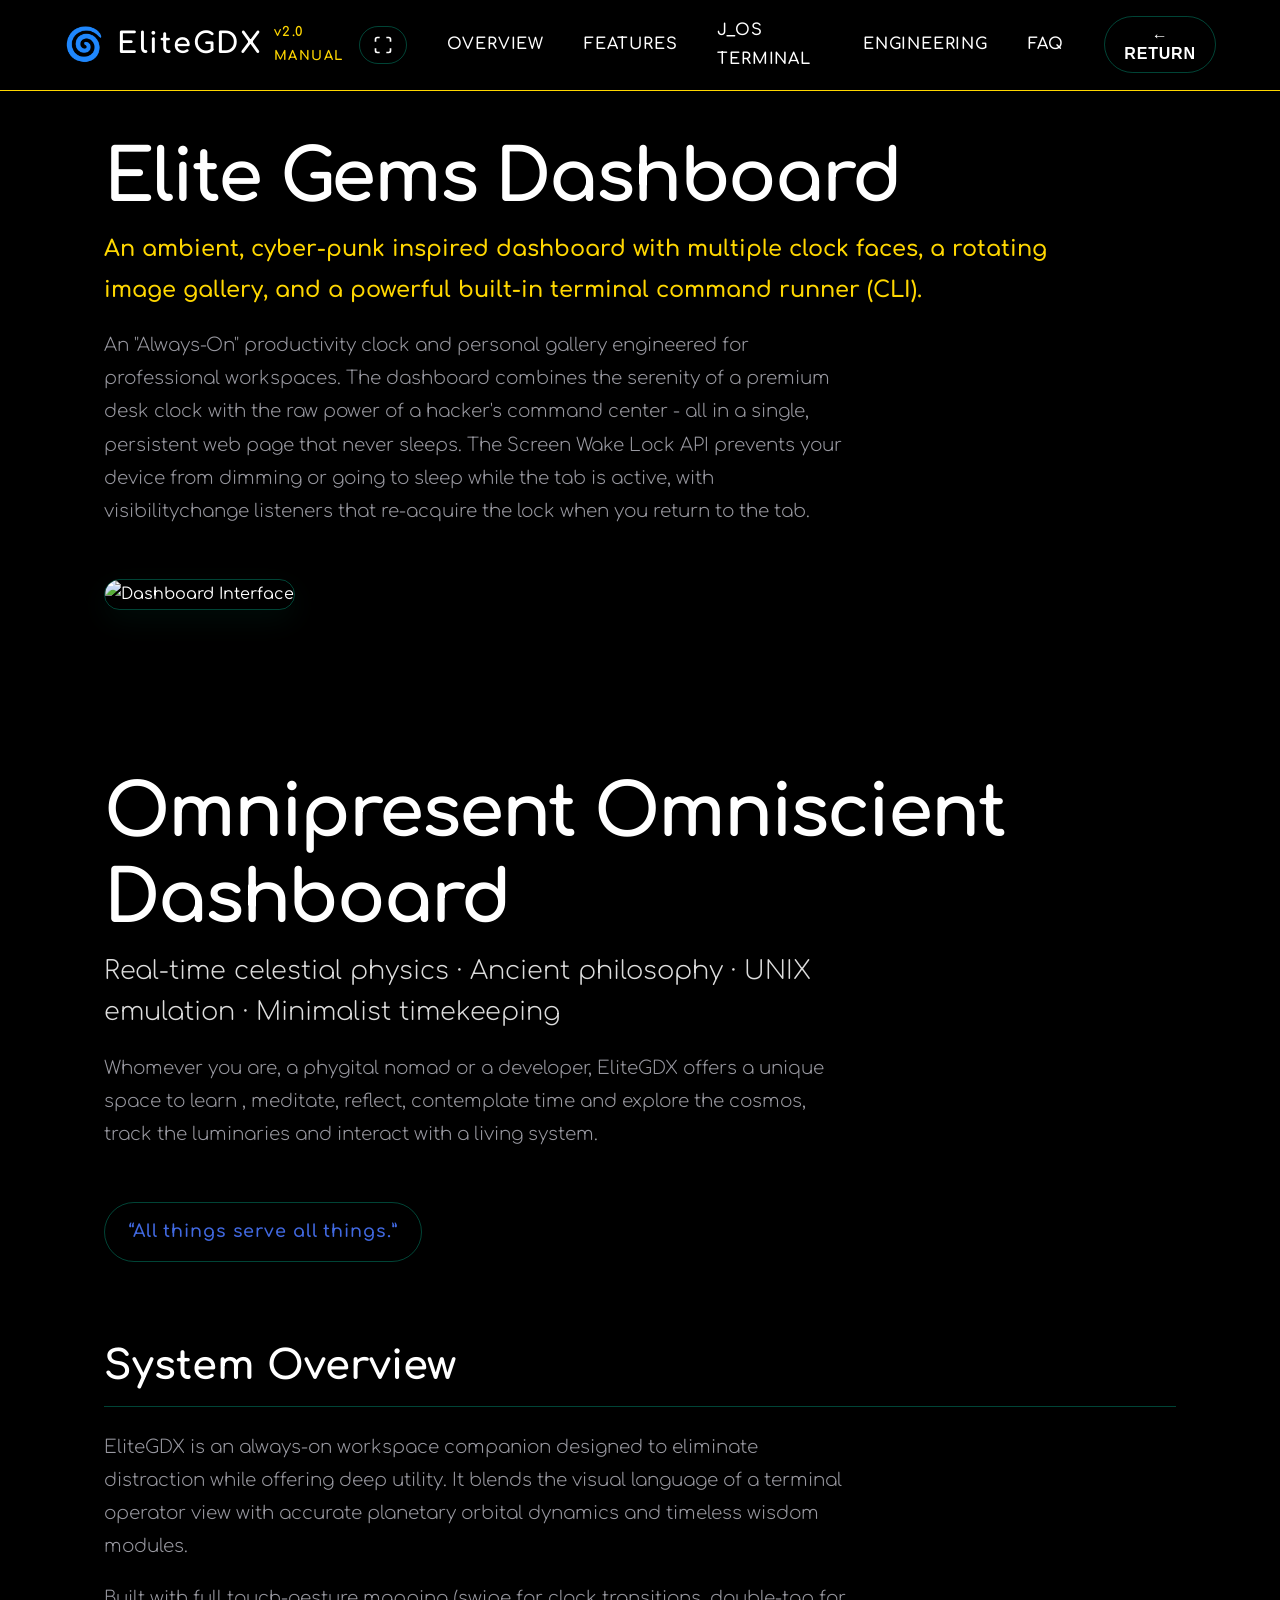
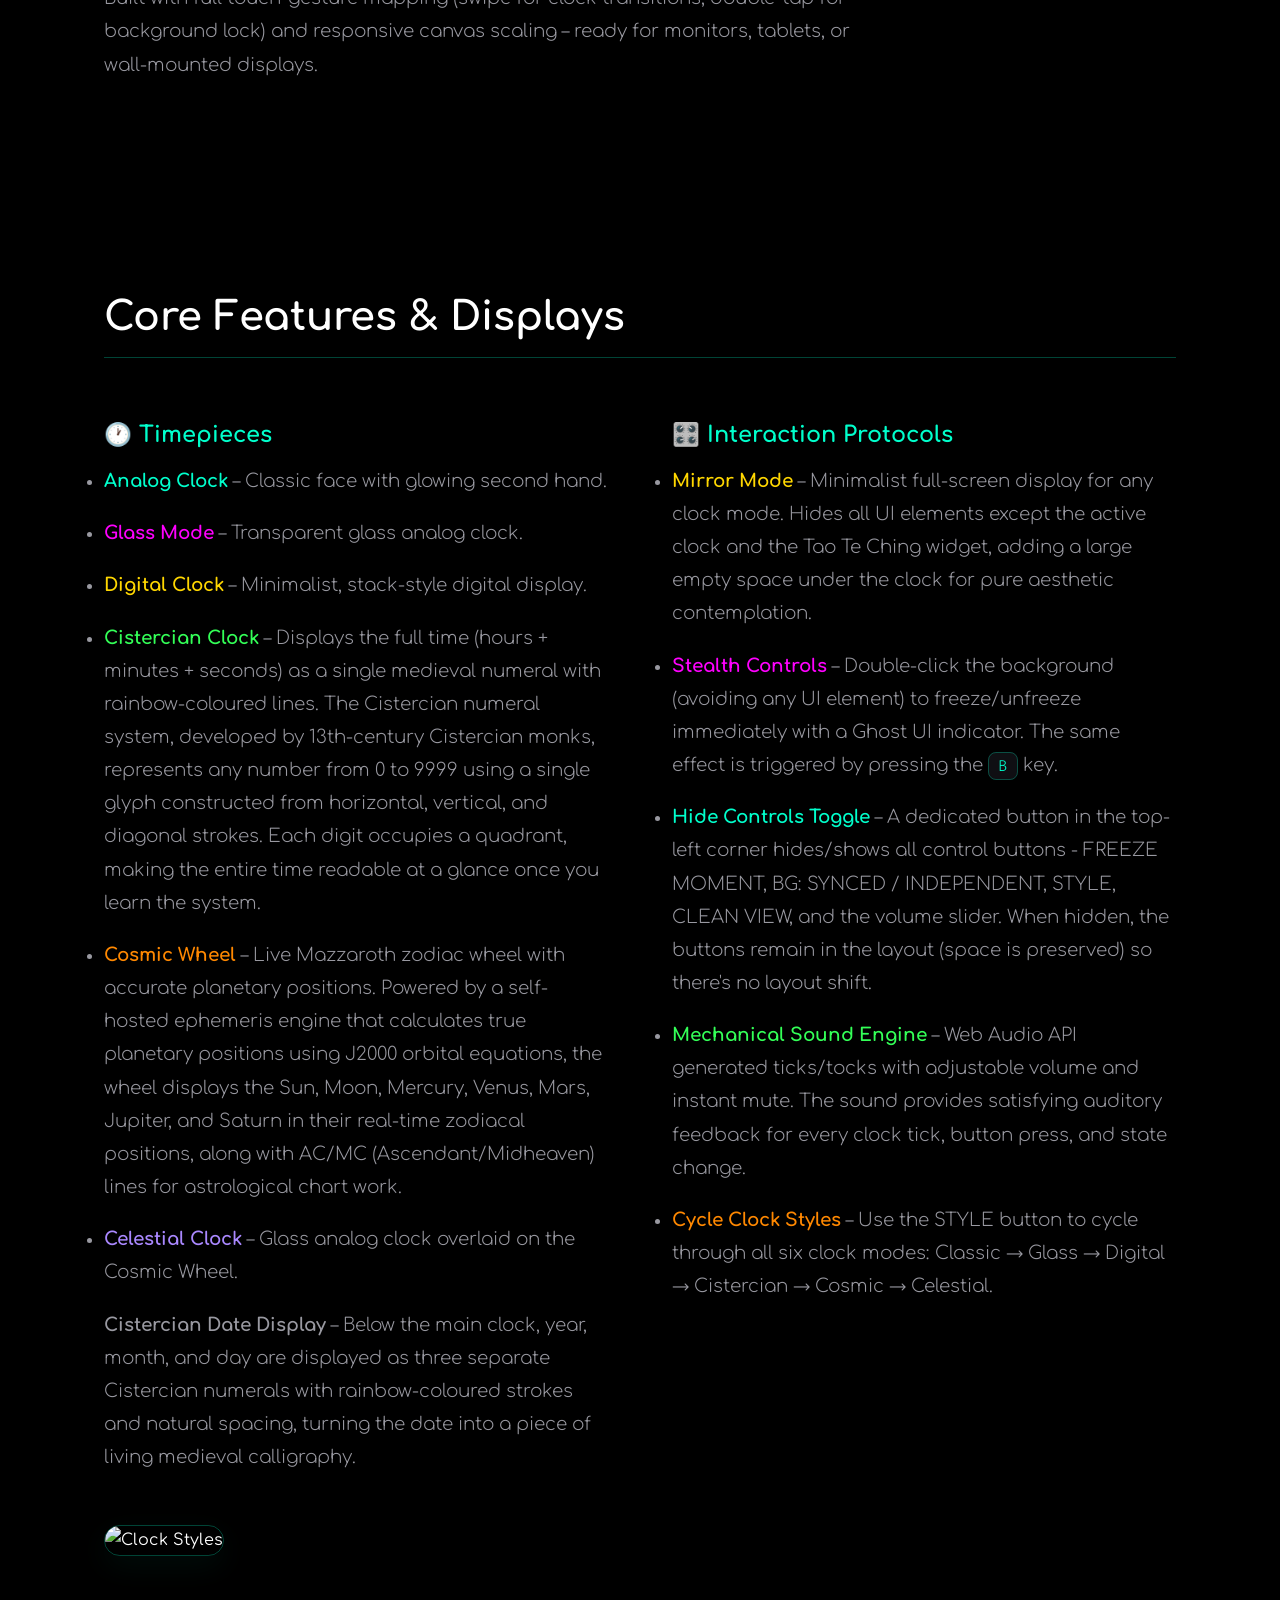
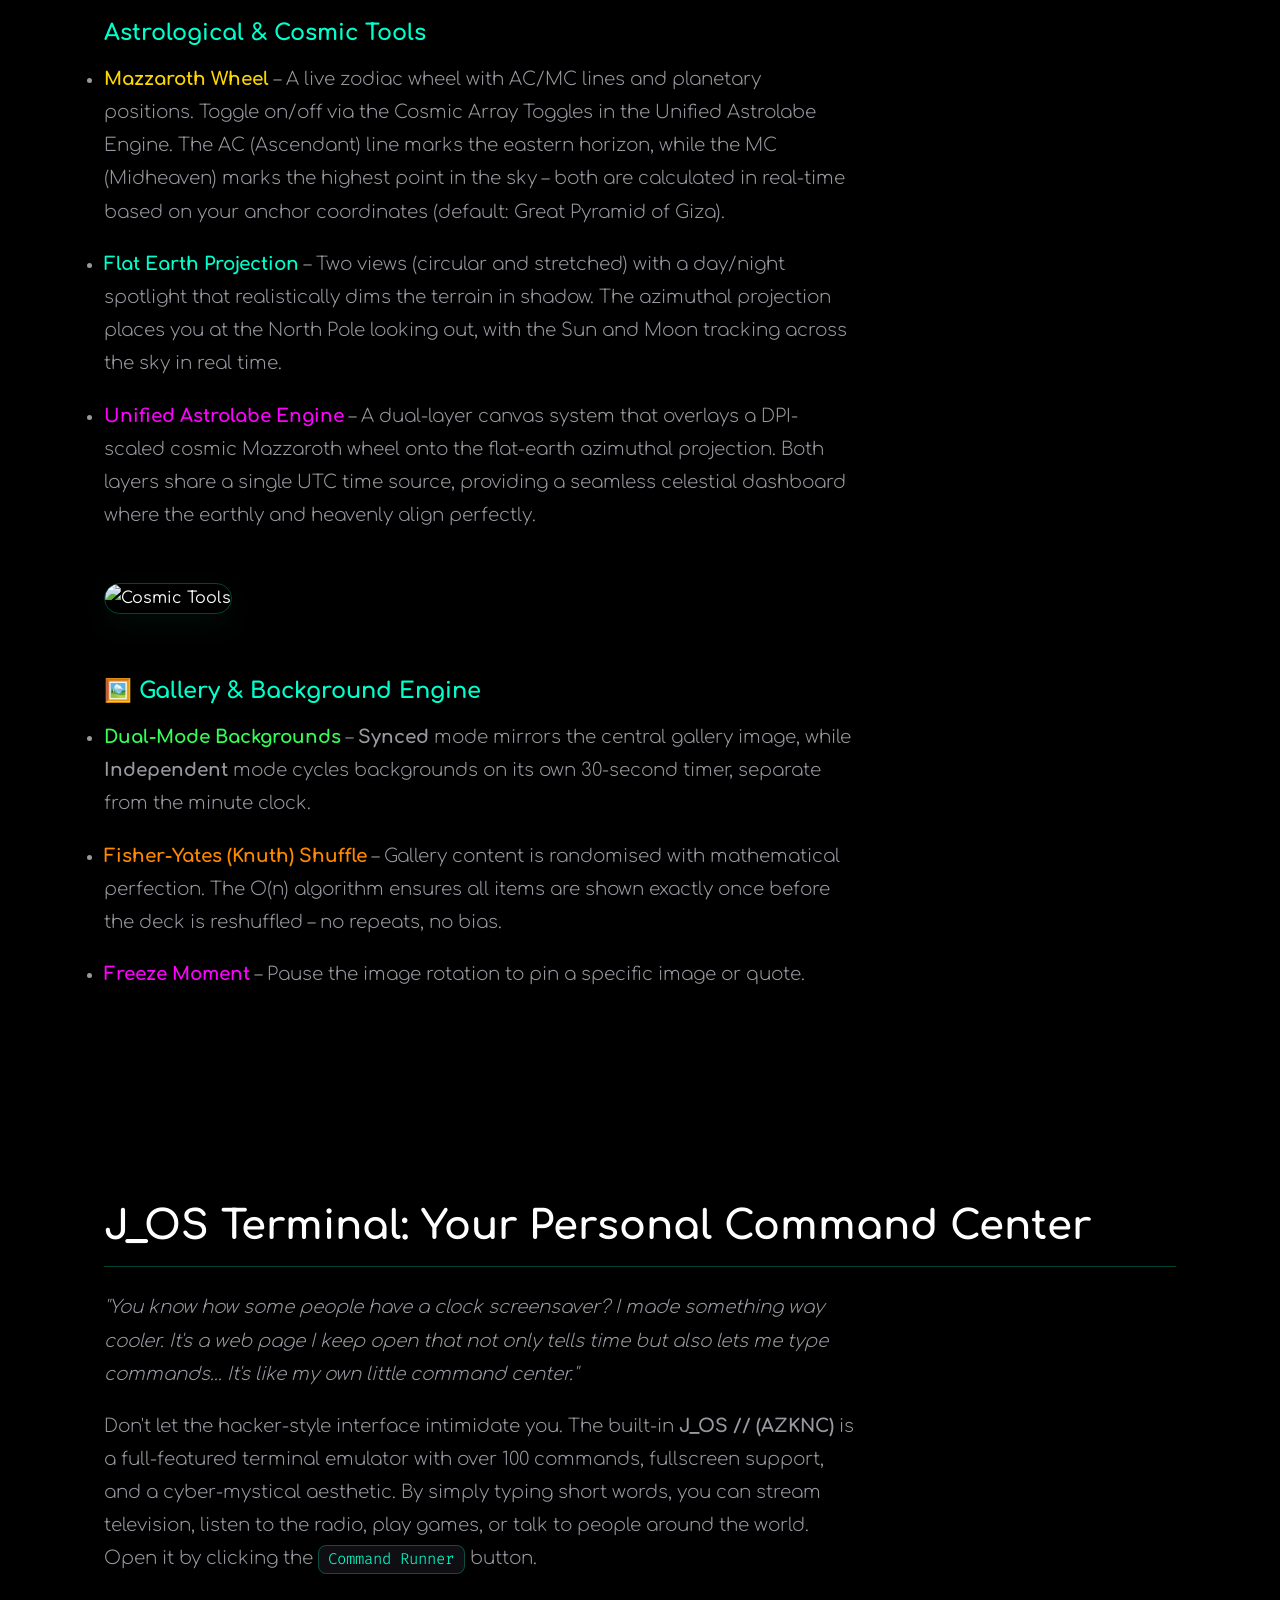
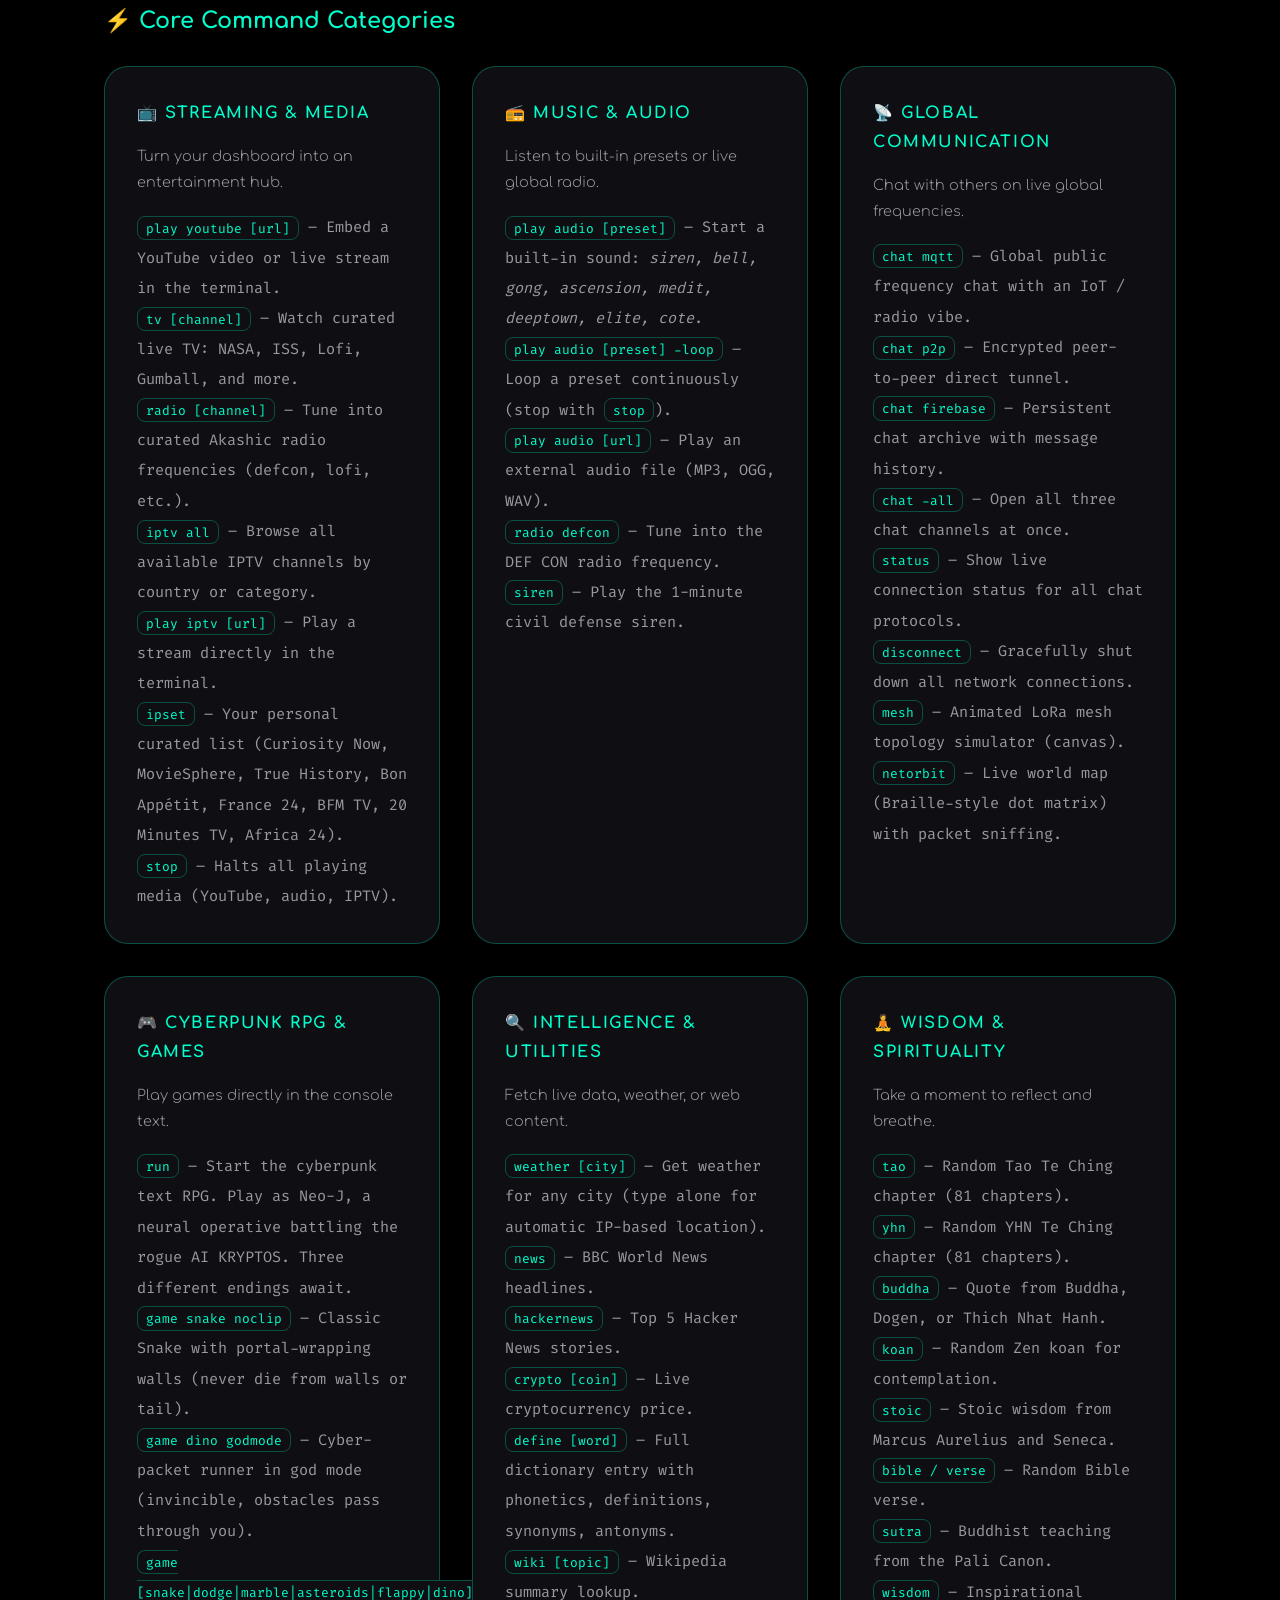
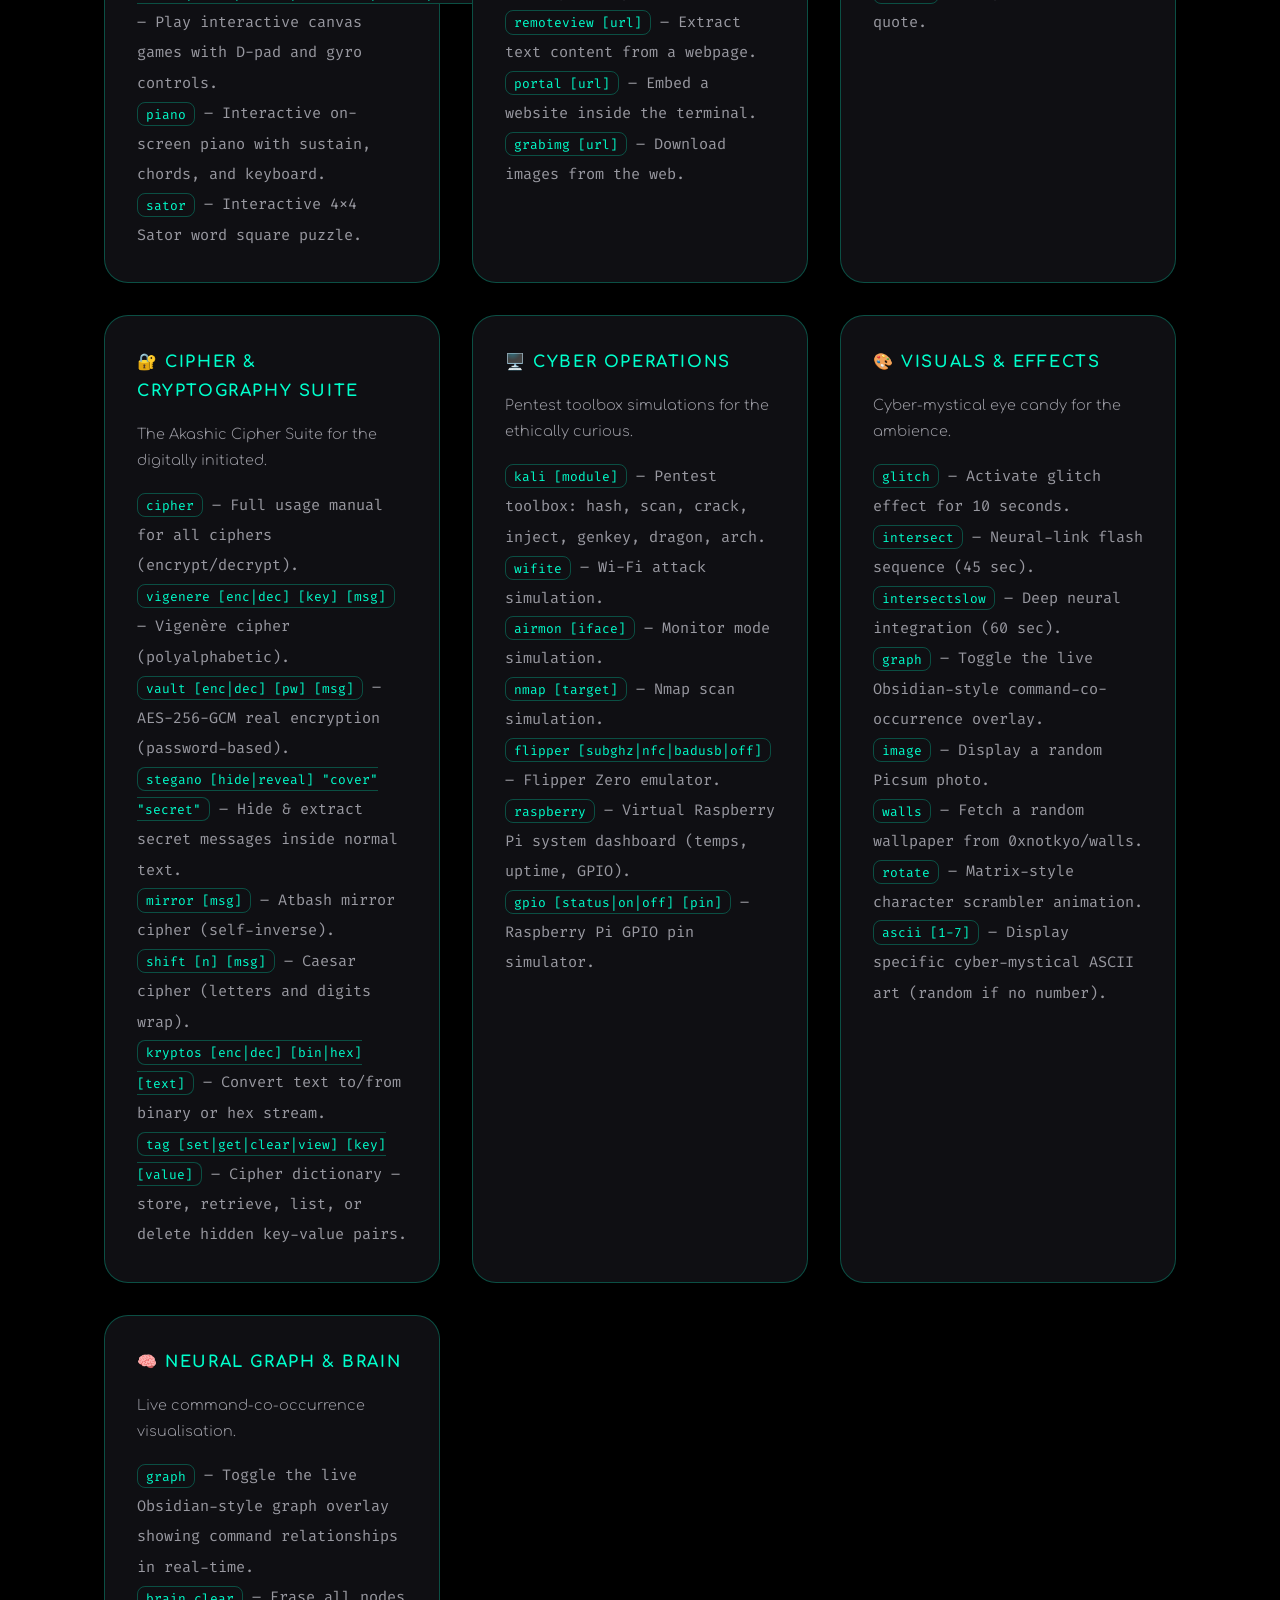
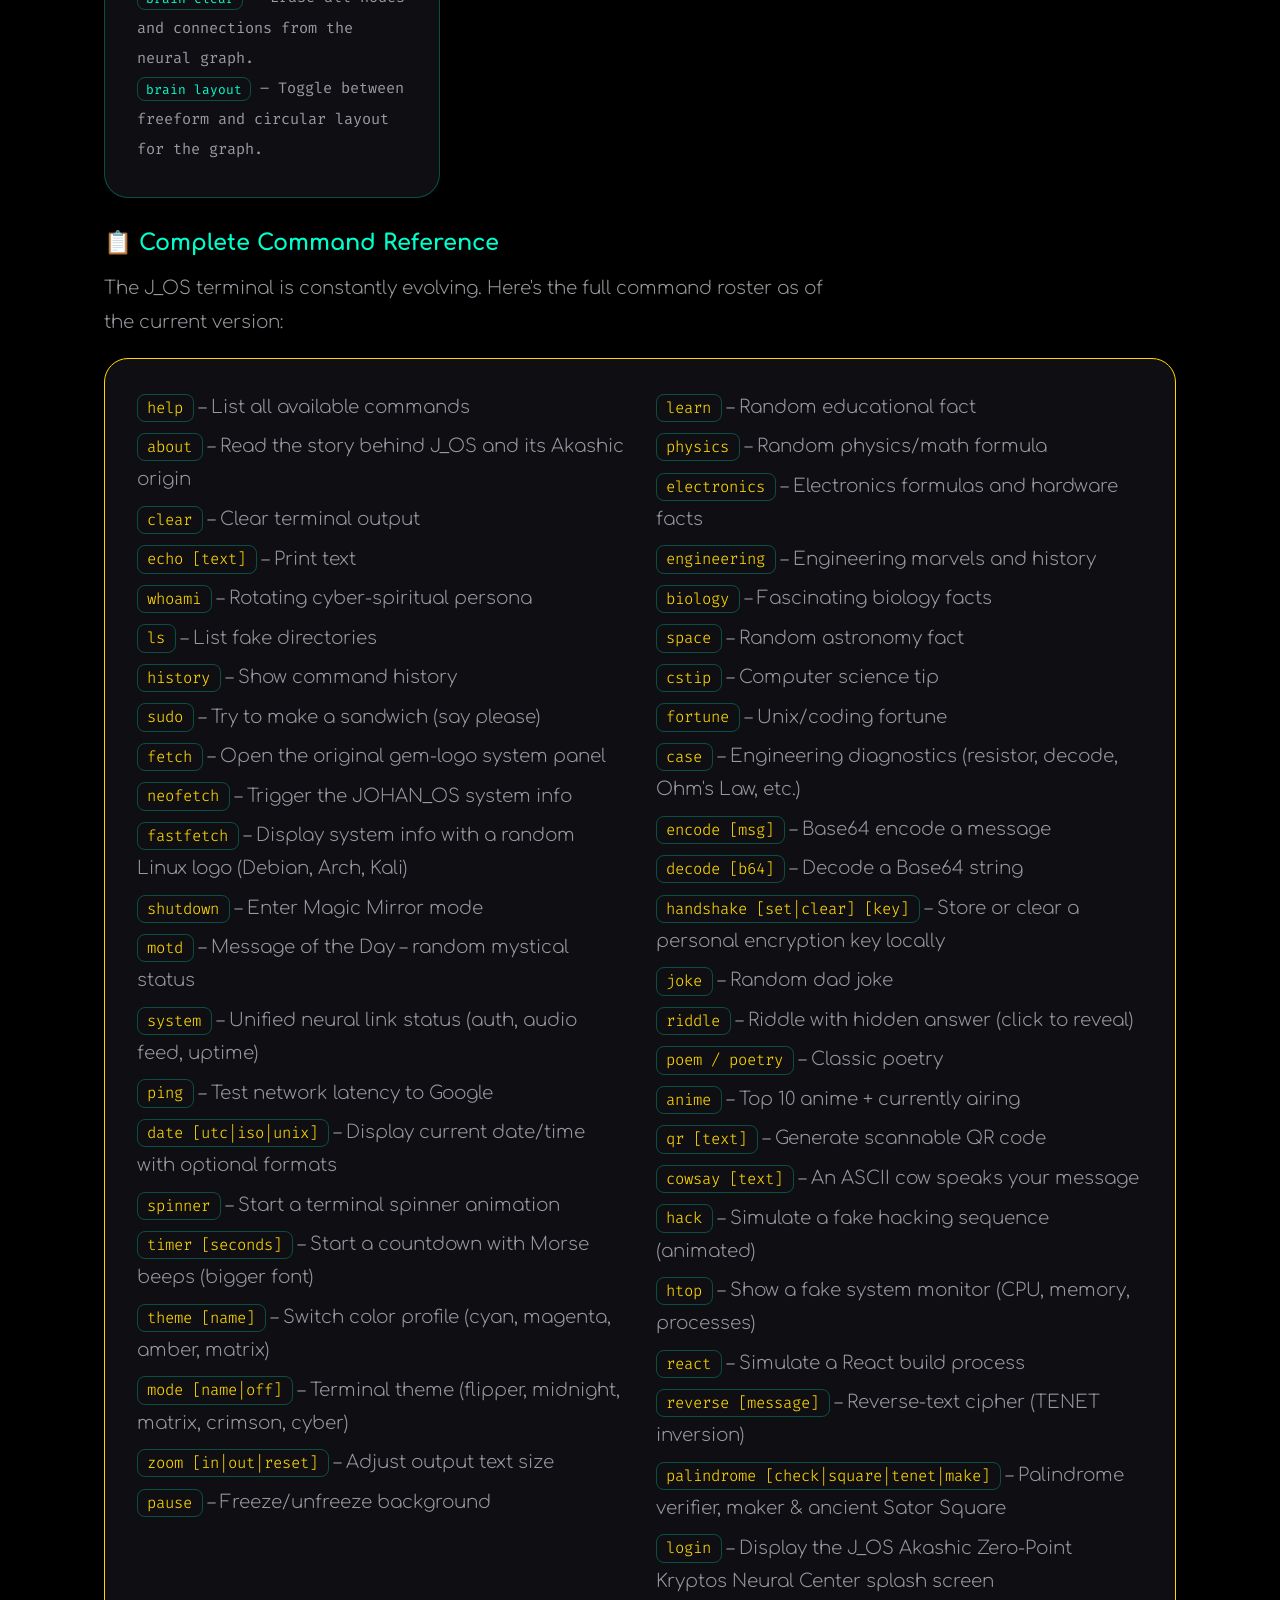
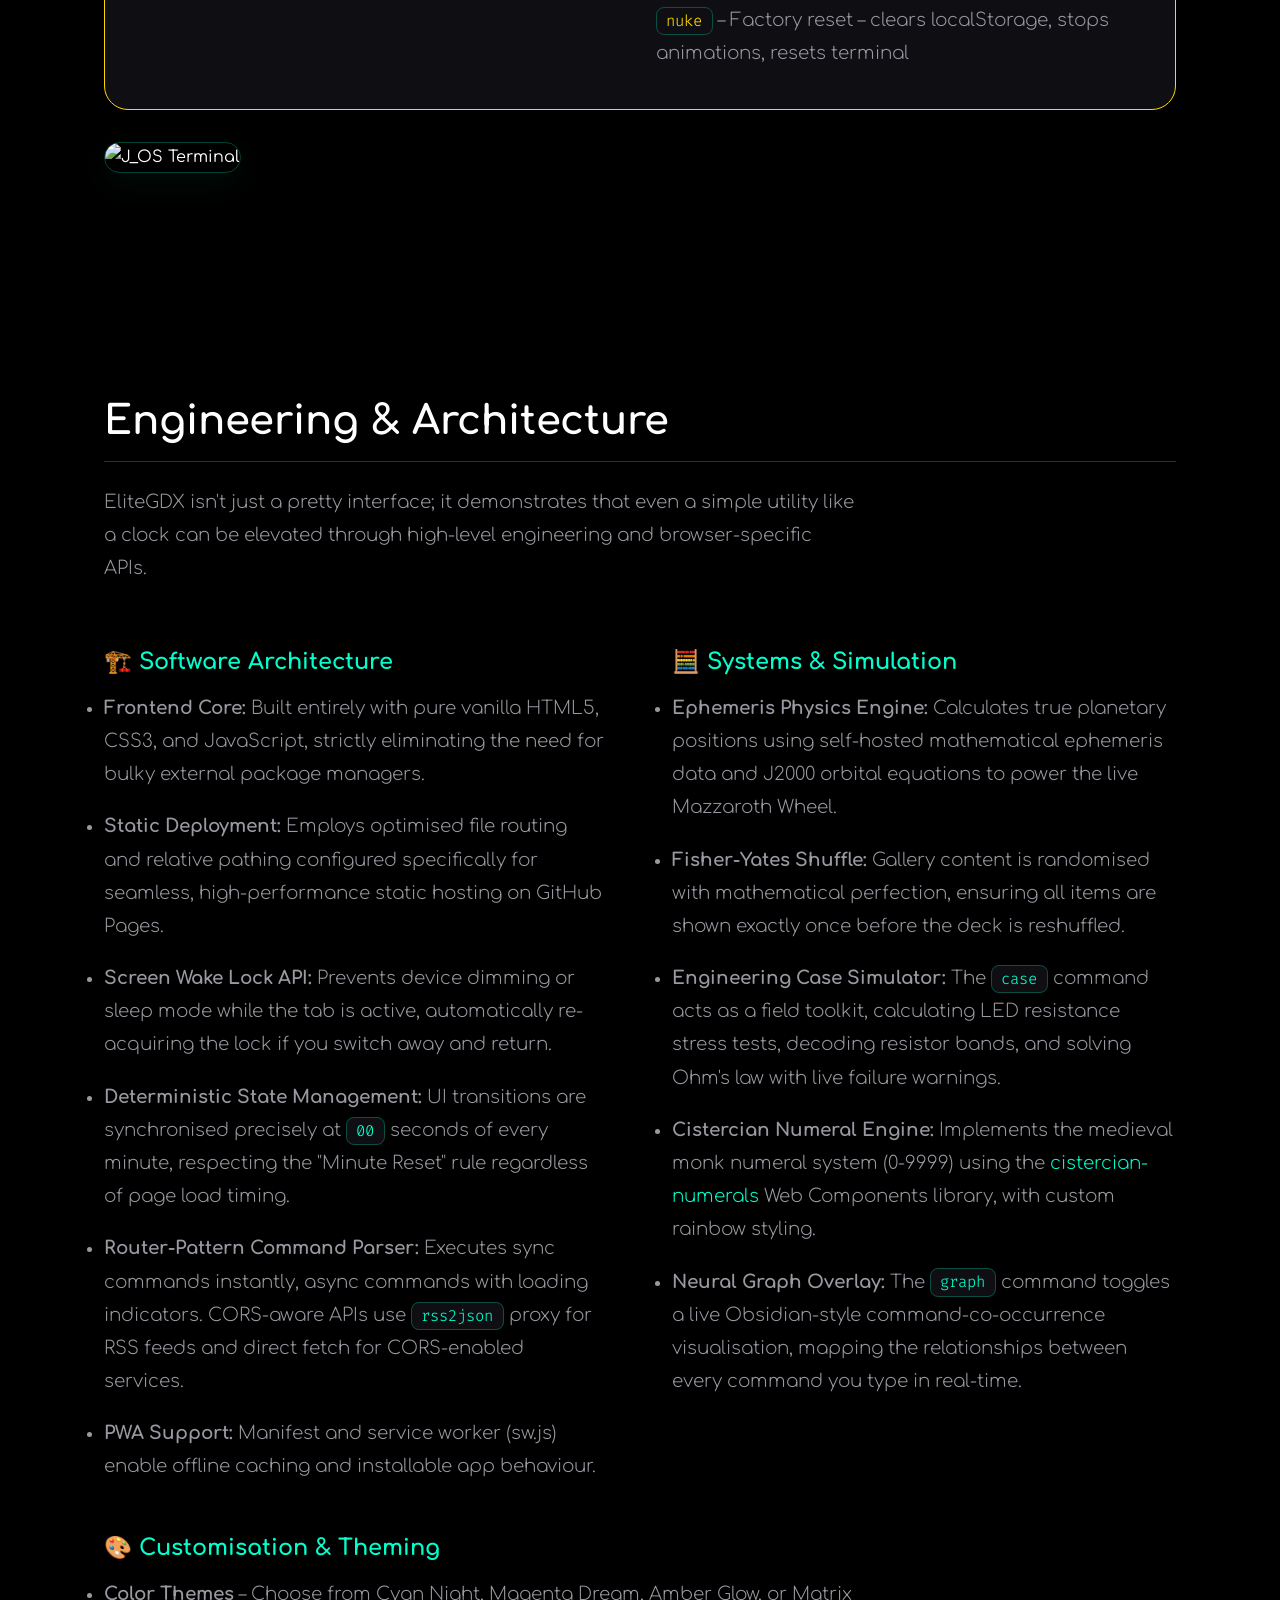
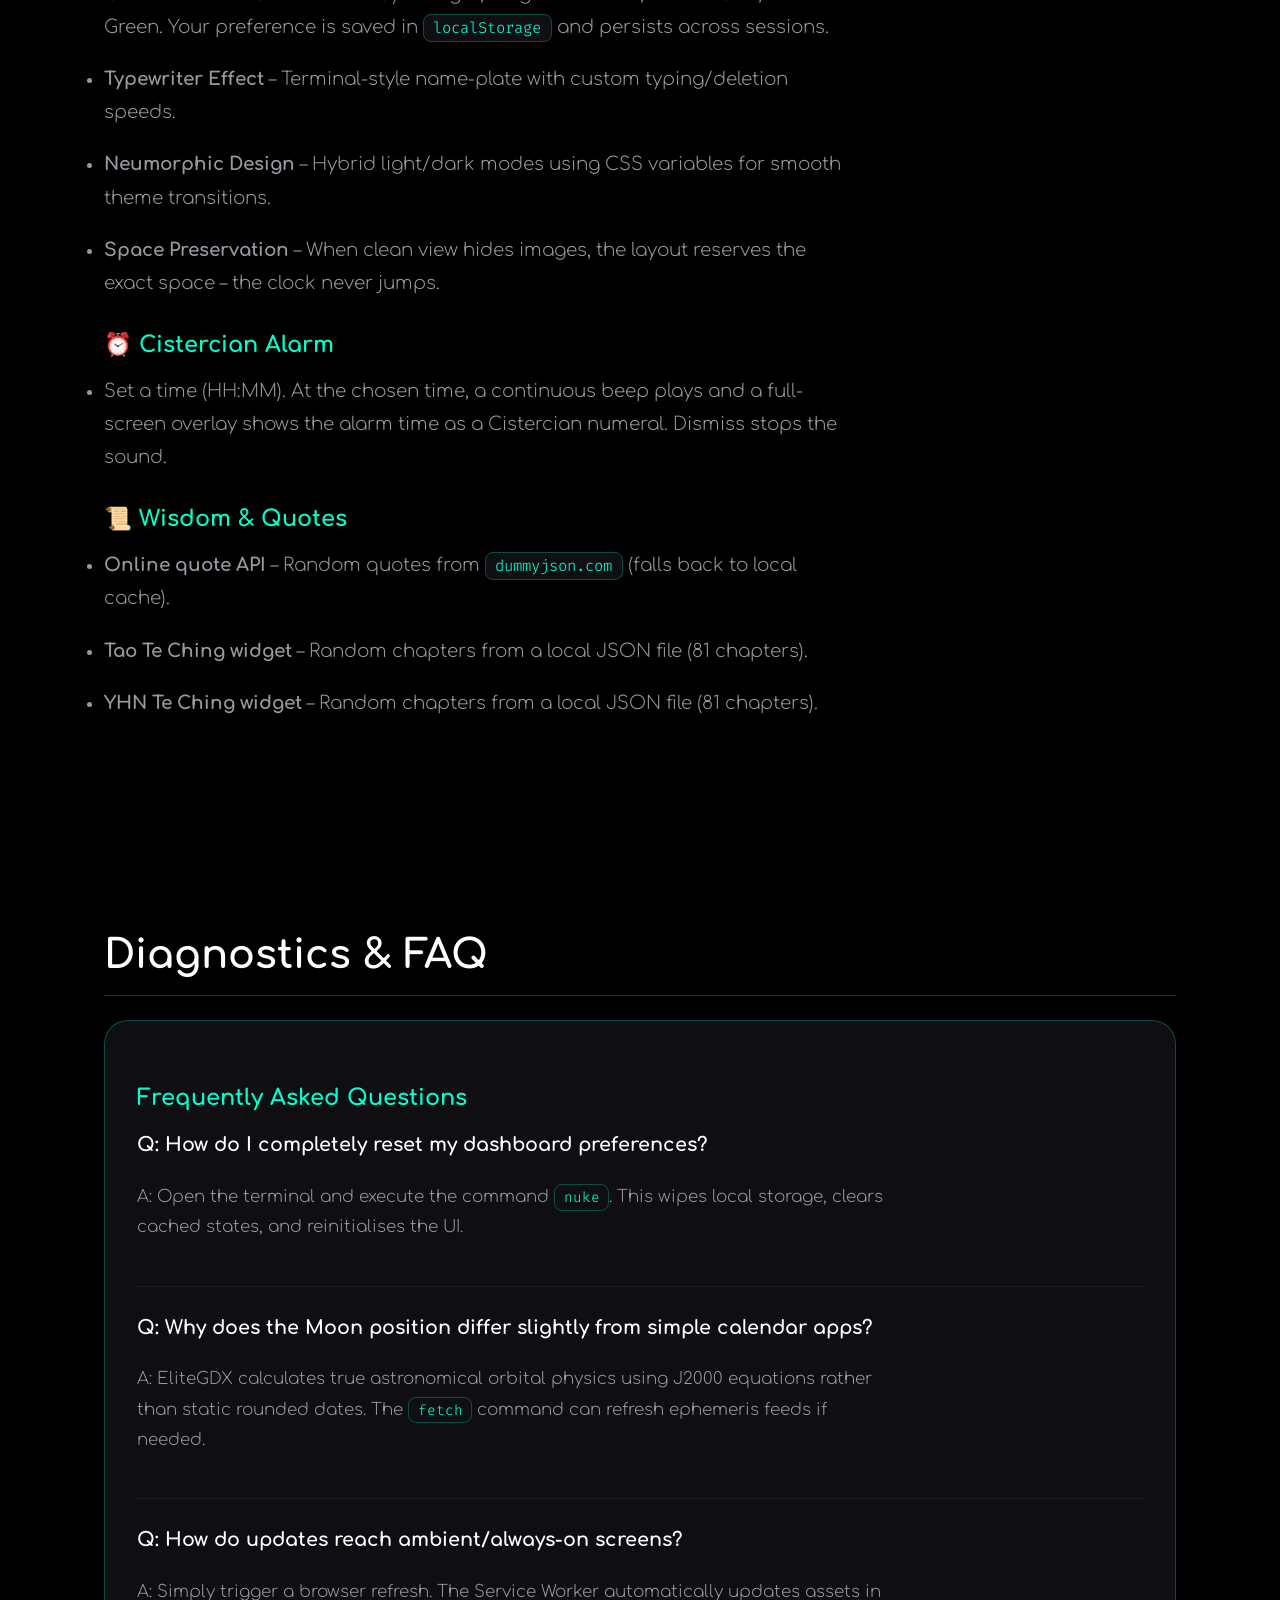
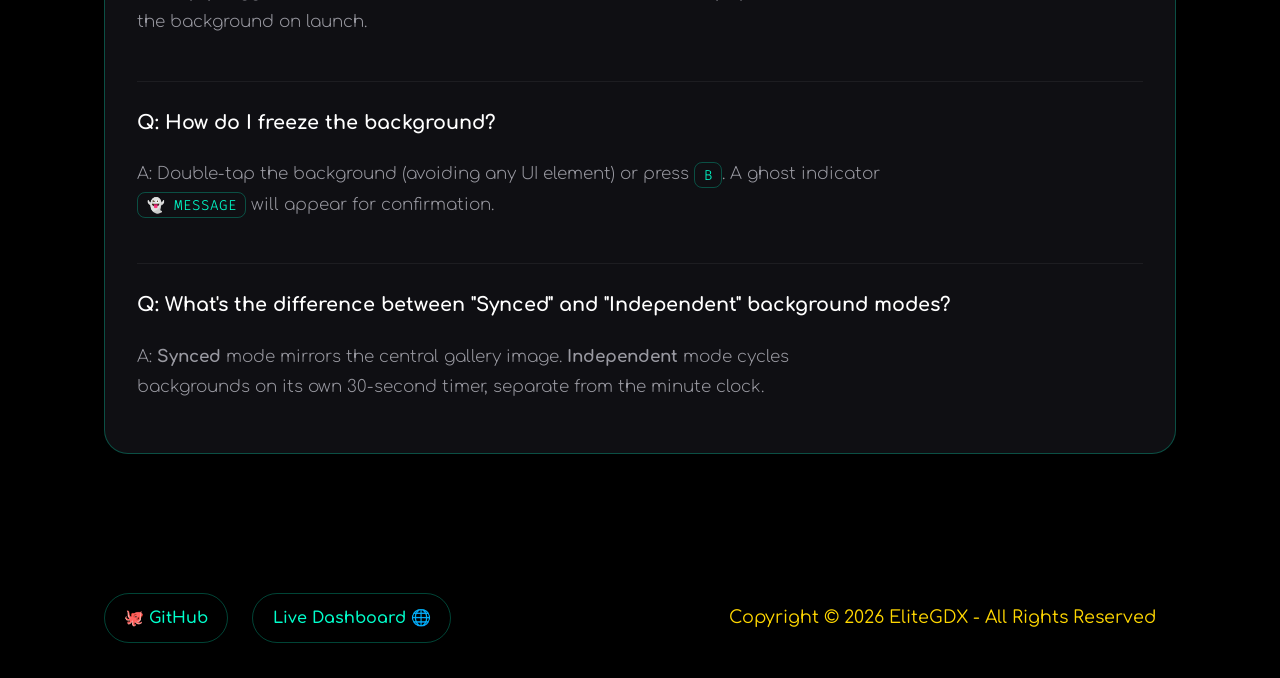
==== commit 3fb8cb17: "User Guide Manual" ====
--- a/guide.html
+++ b/guide.html
@@ -23,6 +23,10 @@
             --font-mono: 'Fira Code', monospace;
         }
 
+        html, body {
+            overflow-x: hidden;
+            max-width: 100%;
+        }
         * {
             margin: 0;
             padding: 0;
@@ -207,7 +211,7 @@
             letter-spacing: 0.05em;
         }
 
-        @media (max-width: 900px) {
+        @media (max-width: 600px) {
             .nav-toggle-label {
                 display: block;
                 cursor: pointer;
@@ -242,7 +246,7 @@
                 flex-direction: column;
                 justify-content: center;
                 align-items: center;
-                gap: 2rem;
+                gap: 1rem;
                 transition: right 0.4s cubic-bezier(0.4, 0, 0.2, 1);
                 border-left: 1px solid var(--border-color);
             }
@@ -251,7 +255,77 @@
             .nav-toggle:checked ~ .nav-toggle-label span { background: transparent; }
             .nav-toggle:checked ~ .nav-toggle-label span::before { transform: rotate(45deg); top: 0; }
             .nav-toggle:checked ~ .nav-toggle-label span::after { transform: rotate(-45deg); bottom: 0; }
-        }
+
+            .container {
+                padding: 0 4vw;
+            }
+
+            /* Stack command reference grid to single column */
+            .cmd-ref {
+                grid-template-columns: 1fr !important;
+                padding: 1rem !important;
+            }
+
+            /* Prevent code from overflowing */
+            .cmd-ref code,
+            .cmd-group .cmds code {
+                word-break: break-word;
+                white-space: normal;
+                display: inline-block;
+                max-width: 100%;
+            }
+
+            /* Ensure all code blocks wrap */
+            .cmd-group .cmds {
+                word-break: break-word;
+                white-space: normal;
+            }
+
+            /* Reduce padding on cards */
+            .cmd-group {
+                padding: 1rem;
+            }
+
+            /* Make full width without overflow */
+            .placeholder-img {
+                max-width: 100%;
+                height: auto;
+            }
+
+            /* Header: reduce gap and font size */
+            .nav-menu {
+                gap: 1rem;
+            }
+            .nav-menu a, .nav-menu button {
+                font-size: 0.85rem;
+            }
+            .brand {
+                font-size: 1.4rem;
+            }
+            footer .beam {
+            font-size: 0.75rem;
+        }
+        }
+
+        /* Extra small screens */
+        @media (max-width: 480px) {
+            .cmd-grid {
+                grid-template-columns: 1fr !important;
+            }
+            .grid-split {
+                grid-template-columns: 1fr !important;
+            }
+            h1 {
+                font-size: 2rem;
+            }
+            h2 {
+                font-size: 1.6rem;
+            }
+            p, li {
+                font-size: 1rem;
+            }
+        }
+        
 
         /* ============================================================ */
         /*  TWO-COLUMN GRID                                             */
@@ -415,12 +489,12 @@
                 <div>
                     <h3>🕐 Timepieces</h3>
                     <ul>
-                        <li><strong>Analog Clock</strong> – Classic face with glowing second hand.</li>
-                        <li><strong>Glass Mode</strong> – Transparent glass analog clock.</li>
-                        <li><strong>Digital Clock</strong> – Minimalist, stack-style digital display.</li>
-                        <li><strong>Cistercian Clock</strong> – Displays the full time (hours + minutes + seconds) as a single medieval numeral with rainbow-coloured lines. The Cistercian numeral system, developed by 13th-century Cistercian monks, represents any number from 0 to 9999 using a single glyph constructed from horizontal, vertical, and diagonal strokes. Each digit occupies a quadrant, making the entire time readable at a glance once you learn the system.</li>
-                        <li><strong>Cosmic Wheel</strong> – Live Mazzaroth zodiac wheel with accurate planetary positions. Powered by a self-hosted ephemeris engine that calculates true planetary positions using J2000 orbital equations, the wheel displays the Sun, Moon, Mercury, Venus, Mars, Jupiter, and Saturn in their real-time zodiacal positions, along with AC/MC (Ascendant/Midheaven) lines for astrological chart work.</li>
-                        <li><strong>Celestial Clock</strong> – Glass analog clock overlaid on the Cosmic Wheel.</li>
+                        <li><strong style="color: #00ffcc;">Analog Clock</strong> – Classic face with glowing second hand.</li>
+                        <li><strong style="color: #ff00ff;">Glass Mode</strong> – Transparent glass analog clock.</li>
+                        <li><strong style="color: #ffd700;">Digital Clock</strong> – Minimalist, stack-style digital display.</li>
+                        <li><strong style="color: #33ff57;">Cistercian Clock</strong> – Displays the full time (hours + minutes + seconds) as a single medieval numeral with rainbow-coloured lines. The Cistercian numeral system, developed by 13th-century Cistercian monks, represents any number from 0 to 9999 using a single glyph constructed from horizontal, vertical, and diagonal strokes. Each digit occupies a quadrant, making the entire time readable at a glance once you learn the system.</li>
+                        <li><strong style="color: #ff8800;">Cosmic Wheel</strong> – Live Mazzaroth zodiac wheel with accurate planetary positions. Powered by a self-hosted ephemeris engine that calculates true planetary positions using J2000 orbital equations, the wheel displays the Sun, Moon, Mercury, Venus, Mars, Jupiter, and Saturn in their real-time zodiacal positions, along with AC/MC (Ascendant/Midheaven) lines for astrological chart work.</li>
+                        <li><strong style="color: #aa88ff;">Celestial Clock</strong> – Glass analog clock overlaid on the Cosmic Wheel.</li>
                     </ul>
                     <p>
                         <strong>Cistercian Date Display</strong> – Below the main clock, year, month, and day are displayed as three separate Cistercian numerals with rainbow-coloured strokes and natural spacing, turning the date into a piece of living medieval calligraphy.
@@ -429,11 +503,11 @@
                 <div>
                     <h3>🎛️ Interaction Protocols</h3>
                     <ul>
-                        <li><strong>Mirror Mode</strong> – Minimalist full-screen display for any clock mode. Hides all UI elements except the active clock and the Tao Te Ching widget, adding a large empty space under the clock for pure aesthetic contemplation.</li>
-                        <li><strong>Stealth Controls</strong> – Double-click the background (avoiding any UI element) to freeze/unfreeze immediately with a Ghost UI indicator. The same effect is triggered by pressing the <kbd>B</kbd> key.</li>
-                        <li><strong>Hide Controls Toggle</strong> – A dedicated button in the top-left corner hides/shows all control buttons – FREEZE MOMENT, BG: SYNCED / INDEPENDENT, STYLE, CLEAN VIEW, and the volume slider. When hidden, the buttons remain in the layout (space is preserved) so there's no layout shift.</li>
-                        <li><strong>Mechanical Sound Engine</strong> – Web Audio API generated ticks/tocks with adjustable volume and instant mute. The sound provides satisfying auditory feedback for every clock tick, button press, and state change.</li>
-                        <li><strong>Cycle Clock Styles</strong> – Use the STYLE button to cycle through all six clock modes: Classic → Glass → Digital → Cistercian → Cosmic → Celestial.</li>
+                        <li><strong style="color: #ffd700;">Mirror Mode</strong> – Minimalist full-screen display for any clock mode. Hides all UI elements except the active clock and the Tao Te Ching widget, adding a large empty space under the clock for pure aesthetic contemplation.</li>
+                        <li><strong style="color: #ff00ff;">Stealth Controls</strong> – Double-click the background (avoiding any UI element) to freeze/unfreeze immediately with a Ghost UI indicator. The same effect is triggered by pressing the <kbd>B</kbd> key.</li>
+                        <li><strong style="color: #00ffcc;">Hide Controls Toggle</strong> – A dedicated button in the top-left corner hides/shows all control buttons - FREEZE MOMENT, BG: SYNCED / INDEPENDENT, STYLE, CLEAN VIEW, and the volume slider. When hidden, the buttons remain in the layout (space is preserved) so there's no layout shift.</li>
+                        <li><strong style="color: #33ff57;">Mechanical Sound Engine</strong> – Web Audio API generated ticks/tocks with adjustable volume and instant mute. The sound provides satisfying auditory feedback for every clock tick, button press, and state change.</li>
+                        <li><strong style="color: #ff8800;">Cycle Clock Styles</strong> – Use the STYLE button to cycle through all six clock modes: Classic → Glass → Digital → Cistercian → Cosmic → Celestial.</li>
                     </ul>
                 </div>
             </div>
@@ -443,11 +517,11 @@
 
             <div style="margin-top: 2rem;">
                 <h3>Astrological & Cosmic Tools</h3>
-                <ul>
-                    <li><strong>Mazzaroth Wheel</strong> – A live zodiac wheel with AC/MC lines and planetary positions. Toggle on/off via the Cosmic Array Toggles in the Unified Astrolabe Engine. The AC (Ascendant) line marks the eastern horizon, while the MC (Midheaven) marks the highest point in the sky – both are calculated in real-time based on your anchor coordinates (default: Great Pyramid of Giza).</li>
-                    <li><strong>Flat Earth Projection</strong> – Two views (circular and stretched) with a day/night spotlight that realistically dims the terrain in shadow. The azimuthal projection places you at the North Pole looking out, with the Sun and Moon tracking across the sky in real time.</li>
-                    <li><strong>Unified Astrolabe Engine</strong> – A dual-layer canvas system that overlays a DPI-scaled cosmic Mazzaroth wheel onto the flat-earth azimuthal projection. Both layers share a single UTC time source, providing a seamless celestial dashboard where the earthly and heavenly align perfectly.</li>
-                </ul>
+                    <ul>
+                        <li><strong style="color: #ffd700;">Mazzaroth Wheel</strong> – A live zodiac wheel with AC/MC lines and planetary positions. Toggle on/off via the Cosmic Array Toggles in the Unified Astrolabe Engine. The AC (Ascendant) line marks the eastern horizon, while the MC (Midheaven) marks the highest point in the sky – both are calculated in real-time based on your anchor coordinates (default: Great Pyramid of Giza).</li>
+                        <li><strong style="color: #00ffcc;">Flat Earth Projection</strong> – Two views (circular and stretched) with a day/night spotlight that realistically dims the terrain in shadow. The azimuthal projection places you at the North Pole looking out, with the Sun and Moon tracking across the sky in real time.</li>
+                        <li><strong style="color: #ff00ff;">Unified Astrolabe Engine</strong> – A dual-layer canvas system that overlays a DPI-scaled cosmic Mazzaroth wheel onto the flat-earth azimuthal projection. Both layers share a single UTC time source, providing a seamless celestial dashboard where the earthly and heavenly align perfectly.</li>
+                    </ul>
             </div>
 
             <!-- Placeholder for Cosmic Wheel -->
@@ -455,11 +529,11 @@
 
             <div style="margin-top: 2rem;">
                 <h3>🖼️ Gallery & Background Engine</h3>
-                <ul>
-                    <li><strong>Dual-Mode Backgrounds</strong> – <strong>Synced</strong> mode mirrors the central gallery image, while <strong>Independent</strong> mode cycles backgrounds on its own 30-second timer, separate from the minute clock.</li>
-                    <li><strong>Fisher-Yates (Knuth) Shuffle</strong> – Gallery content is randomised with mathematical perfection. The O(n) algorithm ensures all items are shown exactly once before the deck is reshuffled – no repeats, no bias.</li>
-                    <li><strong>Freeze Moment</strong> – Pause the image rotation to pin a specific image or quote.</li>
-                </ul>
+                    <ul>
+                        <li><strong style="color: #33ff57;">Dual‑Mode Backgrounds</strong> – <strong>Synced</strong> mode mirrors the central gallery image, while <strong>Independent</strong> mode cycles backgrounds on its own 30-second timer, separate from the minute clock.</li>
+                        <li><strong style="color: #ff8800;">Fisher‑Yates (Knuth) Shuffle</strong> – Gallery content is randomised with mathematical perfection. The O(n) algorithm ensures all items are shown exactly once before the deck is reshuffled – no repeats, no bias.</li>
+                        <li><strong style="color: #ff00ff;">Freeze Moment</strong> – Pause the image rotation to pin a specific image or quote.</li>
+                    </ul>
             </div>
         </section>
 
@@ -470,7 +544,7 @@
                 <em>"You know how some people have a clock screensaver? I made something way cooler. It's a web page I keep open that not only tells time but also lets me type commands... It's like my own little command center."</em>
             </p>
             <p>
-                Don't let the hacker-style interface intimidate you. The built-in <strong>J_OS // AKASHIC ZERO-POINT KRYPTOS NEURAL CENTER (AZKNC)</strong> is a full-featured terminal emulator with over 100 commands, fullscreen support, and a cyber-mystical aesthetic. By simply typing short words, you can stream television, listen to the radio, play games, or talk to people around the world. Open it by clicking the <code>Command Runner</code> button.
+                Don't let the hacker-style interface intimidate you. The built-in <strong>J_OS // (AZKNC)</strong> is a full-featured terminal emulator with over 100 commands, fullscreen support, and a cyber-mystical aesthetic. By simply typing short words, you can stream television, listen to the radio, play games, or talk to people around the world. Open it by clicking the <code>Command Runner</code> button.
             </p>
 
             <h3>⚡ Core Command Categories</h3>
